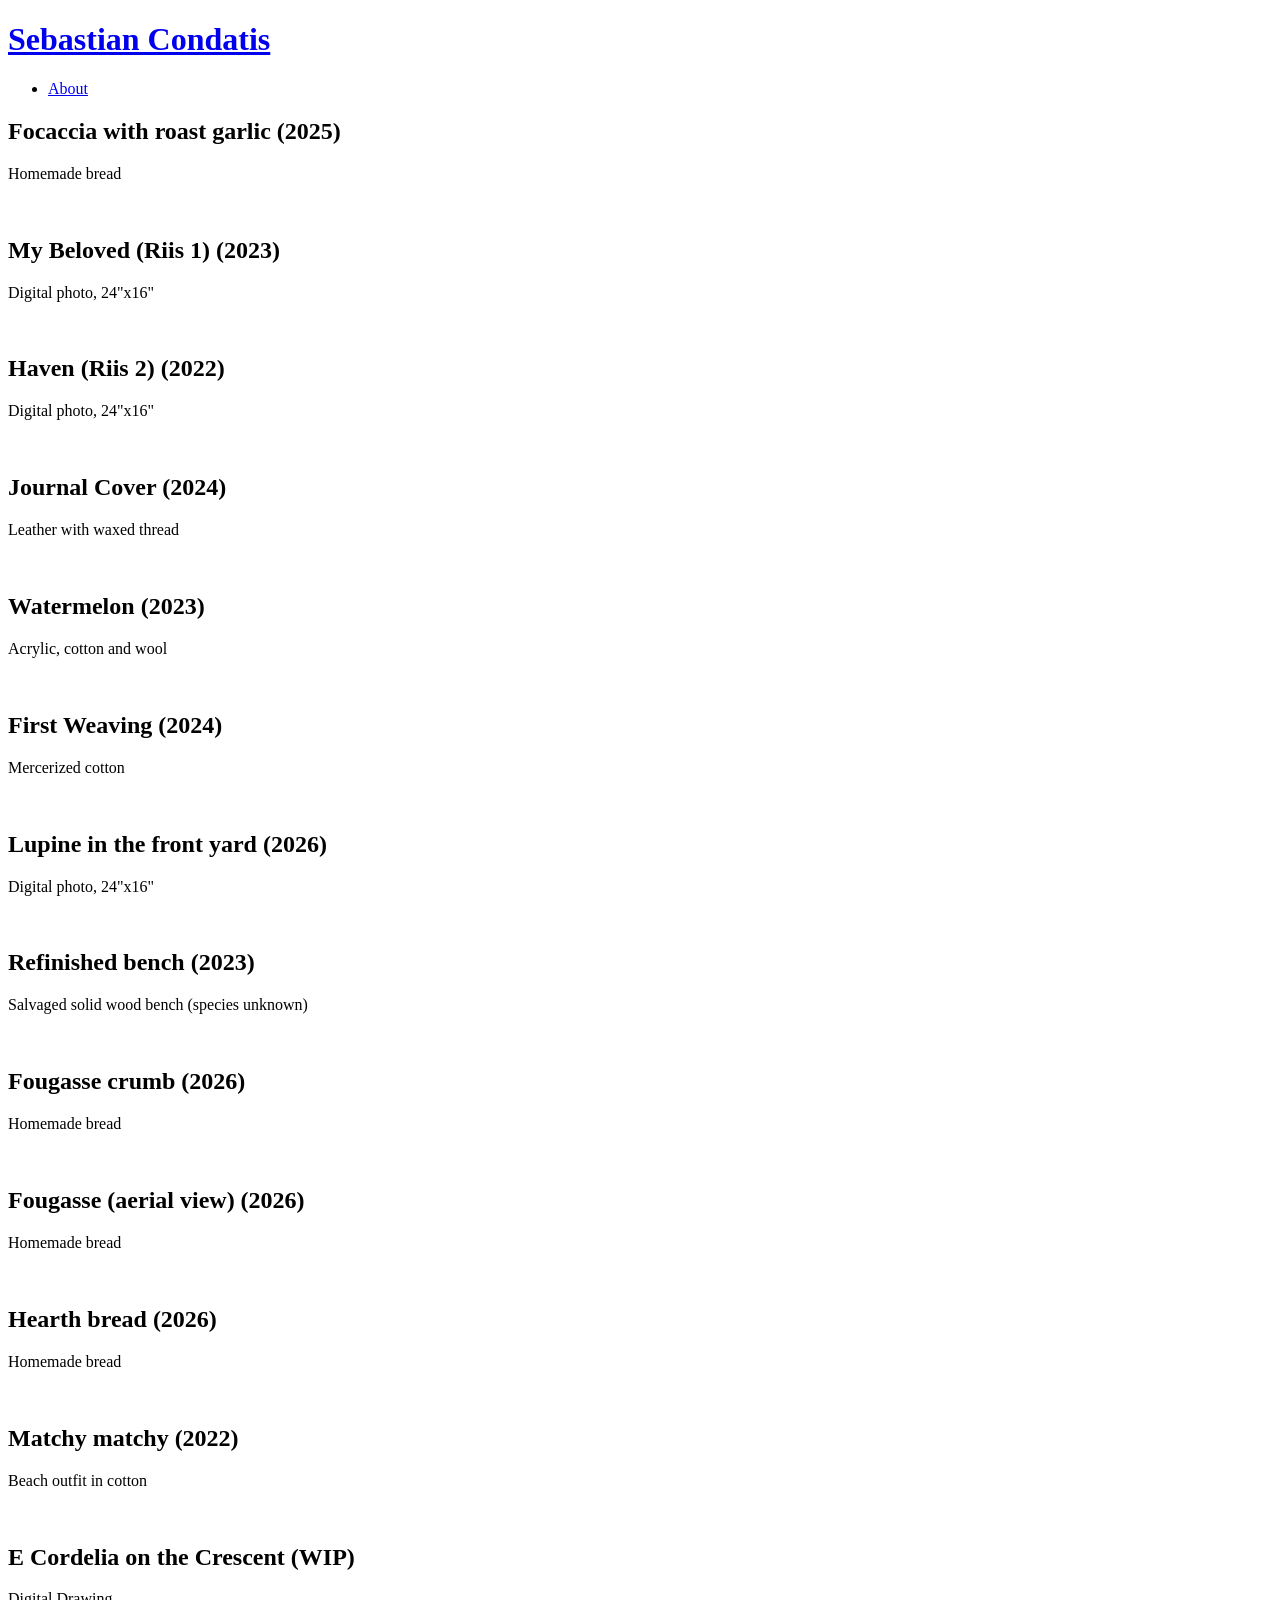
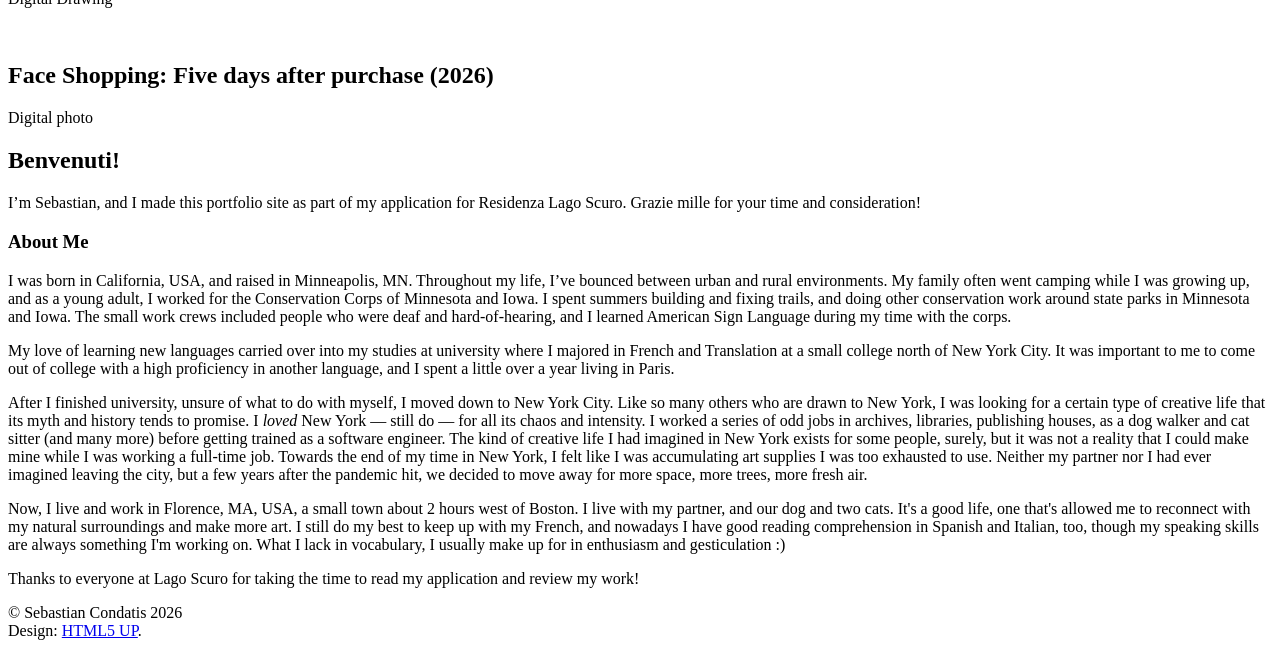
==== index.html @ 52908d4e "add index.html" ====
<!DOCTYPE HTML>
<!--
	Multiverse by HTML5 UP
	html5up.net | @ajlkn
	Free for personal and commercial use under the CCA 3.0 license (html5up.net/license)
-->
<html>
	<head>
		<title>Sebastian Condatis</title>
		<meta charset="utf-8" />
		<meta name="viewport" content="width=device-width, initial-scale=1, user-scalable=no" />
		<link rel="stylesheet" href="assets/css/main.css" />
		<link rel="preconnect" href="https://fonts.googleapis.com">
    <link rel="preconnect" href="https://fonts.gstatic.com" crossorigin>
    <link href="https://fonts.googleapis.com/css2?family=Petit+Formal+Script&display=swap" rel="stylesheet">
    <link href="https://fonts.googleapis.com/css2?family=Albert+Sans:ital,wght@0,100..900;1,100..900&family=Petit+Formal+Script&display=swap" rel="stylesheet">
		<noscript><link rel="stylesheet" href="assets/css/noscript.css" /></noscript>
	</head>
	<body class="is-preload">

		<!-- Wrapper -->
			<div id="wrapper">

				<!-- Header -->
					<header id="header">
						<h1><a href="index.html"><strong>Sebastian Condatis</strong></h1>
						<nav>
							<ul>
								<li><a href="#footer" class="icon solid fa-info-circle">About</a></li>
							</ul>
						</nav>
					</header>

				<!-- Main -->
					<div id="main">
					<article class="thumb">
							<a class="image" href="images/fulls/01.jpg" <img src="images/thumbs/01.jpg" alt="" /></a>
							<h2>Focaccia with roast garlic (2025)</h2>
							<p>Homemade bread</p>
						</article>
						<article class="thumb">
							<a class="image" href="images/fulls/02.jpg"><img src="images/thumbs/02.jpg" alt="" /></a>
							<h2>My Beloved (Riis 1) (2023)</h2>
							<p>Digital photo, 24"x16"</p>
						</article>
						<article class="thumb">
							<a class="image" href="images/fulls/03.jpg" data-position="top center"><img src="images/thumbs/03.jpg" alt="" /></a>
							<h2>Haven (Riis 2) (2022)</h2>
							<p>Digital photo, 24"x16"</p>
						</article>
						<article class="thumb">
							<a class="image" href="images/fulls/04.jpg"><img src="images/thumbs/04.jpg" alt="" /></a>
							<h2>Journal Cover (2024)</h2>
							<p>Leather with waxed thread</p>
						</article>
						<article class="thumb">
							<a class="image" href="images/fulls/05.jpg" data-position="top center"><img src="images/thumbs/05.jpg" alt="" /></a>
							<h2>Watermelon (2023)</h2>
							<p>Acrylic, cotton and wool</p>
						</article>
						<article class="thumb">
							<a class="image" href="images/fulls/06.jpg"><img src="images/thumbs/06.jpg" alt="" /></a>
							<h2>First Weaving (2024)</h2>
							<p>Mercerized cotton</p>
						</article>
						<article class="thumb">
							<a class="image" href="images/fulls/07.jpg"><img src="images/thumbs/07.jpg" alt="" /></a>
							<h2>Lupine in the front yard (2026)</h2>
							<p>Digital photo, 24"x16"</p>
						</article>
						<article class="thumb">
							<a class="image" href="images/fulls/08.jpg"><img src="images/thumbs/08.jpg" alt="" /></a>
							<h2>Refinished bench (2023)</h2>
							<p>Salvaged solid wood bench (species unknown)</p>
						</article>
						<article class="thumb">
							<a class="image" href="images/fulls/09.jpg"><img src="images/thumbs/09.jpg" alt="" /></a>
							<h2>Fougasse crumb (2026)</h2>
							<p>Homemade bread</p>
						</article>
						<article class="thumb">
							<a class="image" href="images/fulls/10.jpg"><img src="images/thumbs/10.jpg" alt="" /></a>
							<h2>Fougasse (aerial view) (2026)</h2>
							<p>Homemade bread</p>
						</article>
						<article class="thumb">
							<a class="image" href="images/fulls/11.jpg"><img src="images/thumbs/11.jpg" alt="" /></a>
							<h2>Hearth bread (2026)</h2>
							<p>Homemade bread</p>
						</article>
						<article class="thumb">
							<a class="image" href="images/fulls/12.jpg"><img src="images/thumbs/12.jpg" alt="" /></a>
							<h2>Matchy matchy (2022)</h2>
							<p>Beach outfit in cotton</p>
						</article>
						<article class="thumb">
							<a class="image" href="images/fulls/12.jpg"><img src="images/thumbs/12.jpg" alt="" /></a>
							<h2>E Cordelia on the Crescent (WIP)</h2>
							<p>Digital Drawing</p>
						</article>
						<article class="thumb">
							<a class="image" href="images/fulls/12.jpg"><img src="images/thumbs/12.jpg" alt="" /></a>
							<h2>Face Shopping: Five days after purchase (2026)</h2>
							<p>Digital photo</p>
						</article>
					</div>

				<!-- Footer -->
					<footer id="footer" class="panel">
						<div class="inner split">
								<section>
									<h2>Benvenuti!</h2>
									<p>I’m Sebastian, and I made this portfolio site as part of my application for Residenza Lago Scuro. Grazie mille for your time and consideration!</p>
									<h3>About Me</h3>
									<p>I was born in California, USA, and raised in Minneapolis, MN. Throughout my life, I’ve bounced between urban and rural environments. My family often went camping while I was growing up, and as a young adult, I worked for the Conservation Corps of Minnesota and Iowa. I spent summers building and fixing trails, and doing other conservation work around state parks in Minnesota and Iowa. The small work crews included people who were deaf and hard-of-hearing, and I learned American Sign Language during my time with the corps.</p>
									<p>My love of learning new languages carried over into my studies at university where I majored in French and Translation at a small college north of New York City. It was important to me to come out of college with a high proficiency in another language, and I spent a little over a year living in Paris.</p>
									<p>After I finished university, unsure of what to do with myself, I moved down to New York City. Like so many others who are drawn to New York, I was looking for a certain type of creative life that its myth and history tends to promise. I <i>loved</i> New York &mdash; still do &mdash; for all its chaos and intensity. I worked a series of odd jobs in archives, libraries, publishing houses, as a dog walker and cat sitter (and many more) before getting trained as a software engineer. The kind of creative life I had imagined in New York exists for some people, surely, but it was not a reality that I could make mine while I was working a full-time job. Towards the end of my time in New York, I felt like I was accumulating art supplies I was too exhausted to use. Neither my partner nor I had ever imagined leaving the city, but a few years after the pandemic hit, we decided to move away for more space, more trees, more fresh air.</p>
									<p>Now, I live and work in Florence, MA, USA, a small town about 2 hours west of Boston. I live with my partner, and our dog and two cats. It's a good life, one that's allowed me to reconnect with my natural surroundings and make more art. I still do my best to keep up with my French, and nowadays I have good reading comprehension in Spanish and Italian, too, though my speaking skills are always something I'm working on. What I lack in vocabulary, I usually make up for in enthusiasm and gesticulation :)</p>
									<p>Thanks to everyone at Lago Scuro for taking the time to read my application and review my work!</p>
								  <p class="copyright">
									&copy; Sebastian Condatis 2026<br>Design: <a href="http://html5up.net">HTML5 UP</a>.
								  </p>
								</section>
							</div>
						</div>
					</footer>

			</div>

		<!-- Scripts -->
			<script src="assets/js/jquery.min.js"></script>
			<script src="assets/js/jquery.poptrox.min.js"></script>
			<script src="assets/js/browser.min.js"></script>
			<script src="assets/js/breakpoints.min.js"></script>
			<script src="assets/js/util.js"></script>
			<script src="assets/js/main.js"></script>

	</body>
</html>
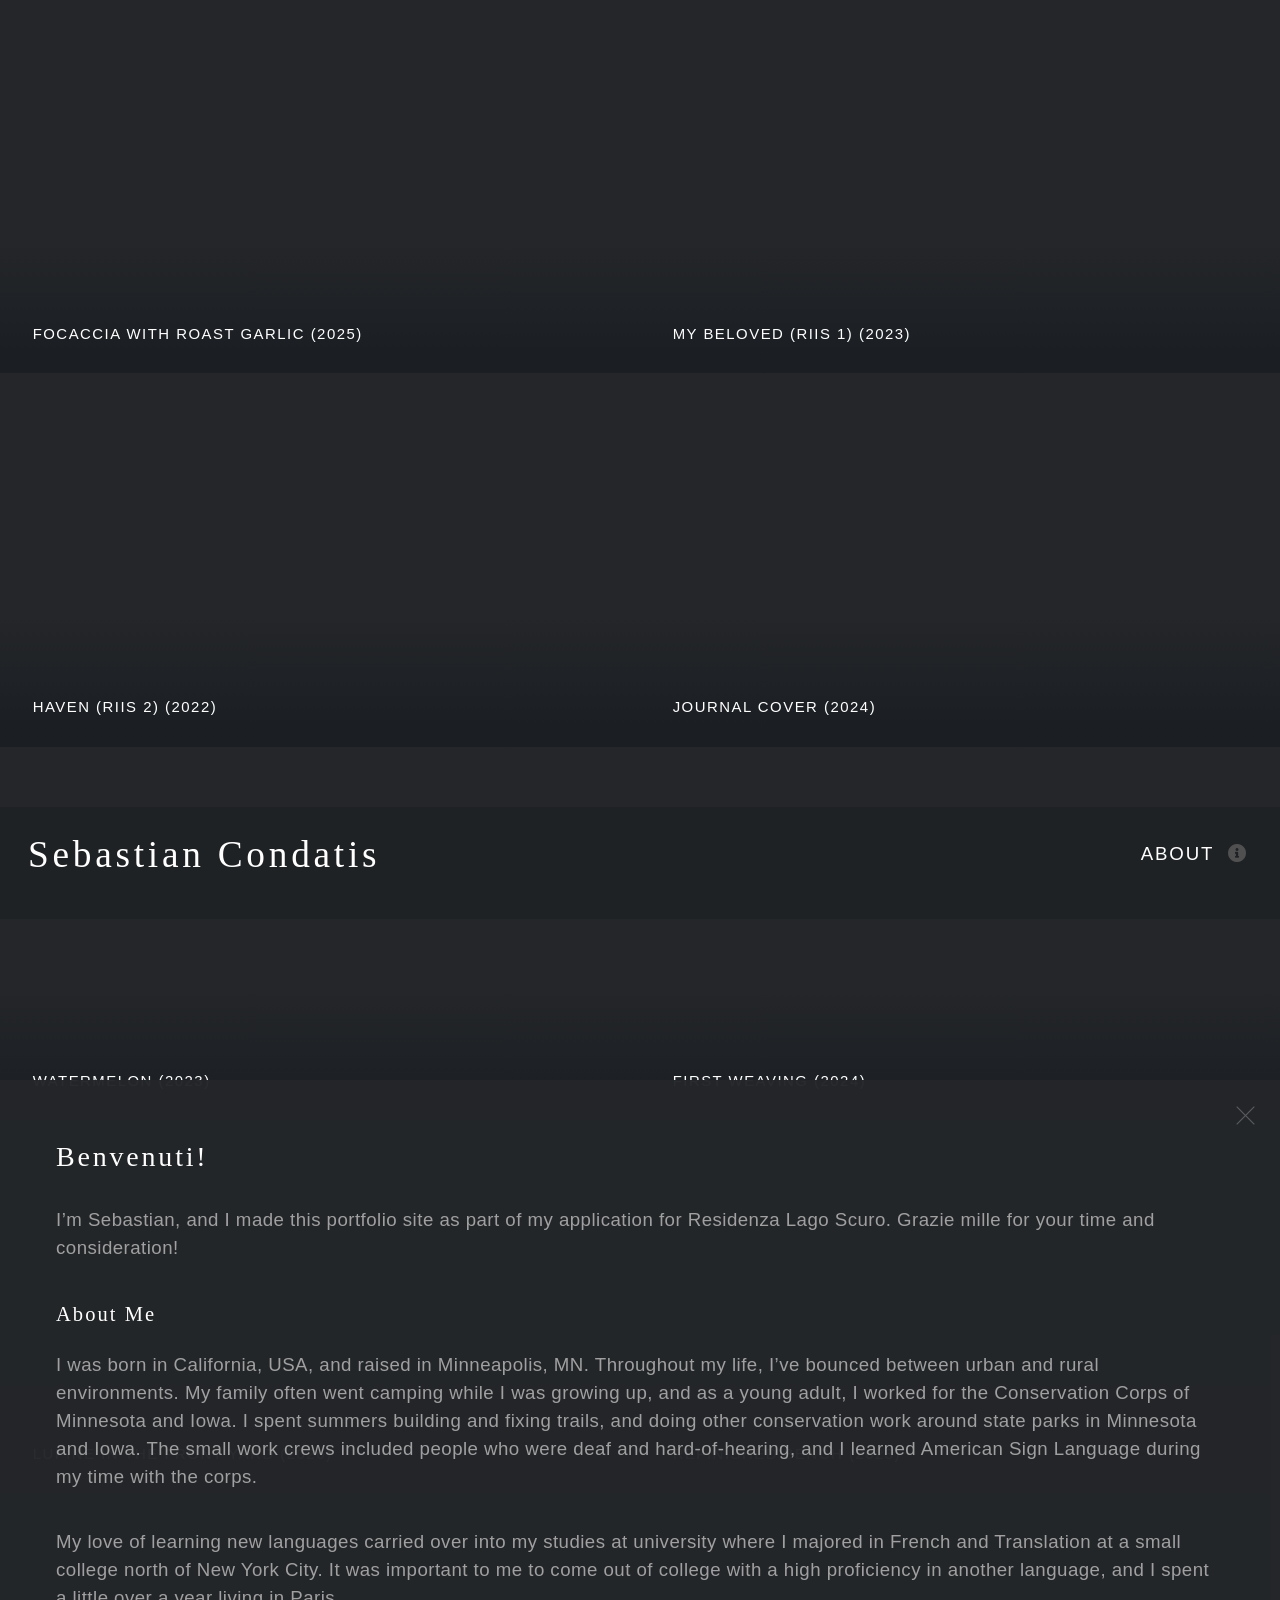
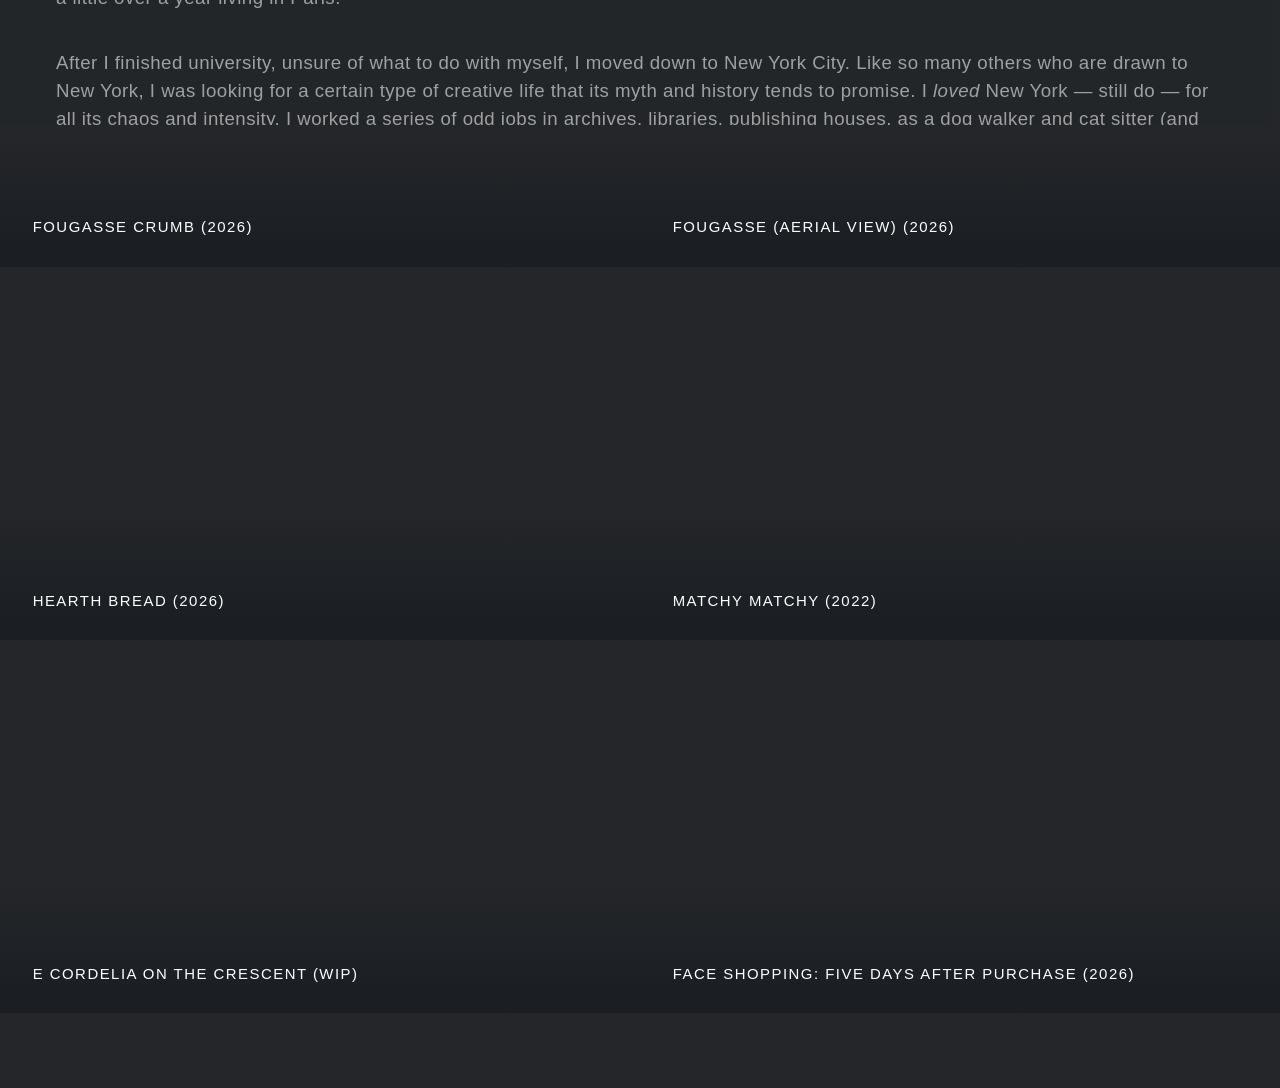
==== commit 64f6991f: "add email link to index.html" ====
--- a/index.html
+++ b/index.html
@@ -116,7 +116,7 @@
 									<p>My love of learning new languages carried over into my studies at university where I majored in French and Translation at a small college north of New York City. It was important to me to come out of college with a high proficiency in another language, and I spent a little over a year living in Paris.</p>
 									<p>After I finished university, unsure of what to do with myself, I moved down to New York City. Like so many others who are drawn to New York, I was looking for a certain type of creative life that its myth and history tends to promise. I <i>loved</i> New York &mdash; still do &mdash; for all its chaos and intensity. I worked a series of odd jobs in archives, libraries, publishing houses, as a dog walker and cat sitter (and many more) before getting trained as a software engineer. The kind of creative life I had imagined in New York exists for some people, surely, but it was not a reality that I could make mine while I was working a full-time job. Towards the end of my time in New York, I felt like I was accumulating art supplies I was too exhausted to use. Neither my partner nor I had ever imagined leaving the city, but a few years after the pandemic hit, we decided to move away for more space, more trees, more fresh air.</p>
 									<p>Now, I live and work in Florence, MA, USA, a small town about 2 hours west of Boston. I live with my partner, and our dog and two cats. It's a good life, one that's allowed me to reconnect with my natural surroundings and make more art. I still do my best to keep up with my French, and nowadays I have good reading comprehension in Spanish and Italian, too, though my speaking skills are always something I'm working on. What I lack in vocabulary, I usually make up for in enthusiasm and gesticulation :)</p>
-									<p>Thanks to everyone at Lago Scuro for taking the time to read my application and review my work!</p>
+									<p>Thanks to everyone at Lago Scuro for taking the time to read my application and review my work! Feel free to <a href="mailto:camera.absurda@proton.me">email me</a> if you have any further questions. Ciao!</p>
 								  <p class="copyright">
 									&copy; Sebastian Condatis 2026<br>Design: <a href="http://html5up.net">HTML5 UP</a>.
 								  </p>
--- a/assets/css/main.css
+++ b/assets/css/main.css
@@ -0,0 +1,2057 @@
+@import url(fontawesome-all.min.css);
+@import url("https://fonts.googleapis.com/css?family=Source+Sans+Pro:300,300italic,400,400italic");
+
+/*
+	Multiverse by HTML5 UP
+	html5up.net | @ajlkn
+	Free for personal and commercial use under the CCA 3.0 license (html5up.net/license)
+*/
+
+@-moz-keyframes spinner {
+	0% {
+		-moz-transform: rotate(0deg);
+		-webkit-transform: rotate(0deg);
+		-ms-transform: rotate(0deg);
+		transform: rotate(0deg);
+	}
+
+	100% {
+		-moz-transform: rotate(359deg);
+		-webkit-transform: rotate(359deg);
+		-ms-transform: rotate(359deg);
+		transform: rotate(359deg);
+	}
+}
+
+@-webkit-keyframes spinner {
+	0% {
+		-moz-transform: rotate(0deg);
+		-webkit-transform: rotate(0deg);
+		-ms-transform: rotate(0deg);
+		transform: rotate(0deg);
+	}
+
+	100% {
+		-moz-transform: rotate(359deg);
+		-webkit-transform: rotate(359deg);
+		-ms-transform: rotate(359deg);
+		transform: rotate(359deg);
+	}
+}
+
+@-ms-keyframes spinner {
+	0% {
+		-moz-transform: rotate(0deg);
+		-webkit-transform: rotate(0deg);
+		-ms-transform: rotate(0deg);
+		transform: rotate(0deg);
+	}
+
+	100% {
+		-moz-transform: rotate(359deg);
+		-webkit-transform: rotate(359deg);
+		-ms-transform: rotate(359deg);
+		transform: rotate(359deg);
+	}
+}
+
+@keyframes spinner {
+	0% {
+		-moz-transform: rotate(0deg);
+		-webkit-transform: rotate(0deg);
+		-ms-transform: rotate(0deg);
+		transform: rotate(0deg);
+	}
+
+	100% {
+		-moz-transform: rotate(359deg);
+		-webkit-transform: rotate(359deg);
+		-ms-transform: rotate(359deg);
+		transform: rotate(359deg);
+	}
+}
+
+html, body, div, span, applet, object,
+iframe, h1, h2, h3, h4, h5, h6, p, blockquote,
+pre, a, abbr, acronym, address, big, cite,
+code, del, dfn, em, img, ins, kbd, q, s, samp,
+small, strike, strong, sub, sup, tt, var, b,
+u, i, center, dl, dt, dd, ol, ul, li, fieldset,
+form, label, legend, table, caption, tbody,
+tfoot, thead, tr, th, td, article, aside,
+canvas, details, embed, figure, figcaption,
+footer, header, hgroup, menu, nav, output, ruby,
+section, summary, time, mark, audio, video {
+	margin: 0;
+	padding: 0;
+	border: 0;
+	font-size: 100%;
+	font: inherit;
+	vertical-align: baseline;}
+
+article, aside, details, figcaption, figure,
+footer, header, hgroup, menu, nav, section {
+	display: block;}
+
+body {
+	line-height: 1;
+}
+
+ol, ul {
+	list-style: none;
+}
+
+blockquote, q {
+	quotes: none;
+}
+
+	blockquote:before, blockquote:after, q:before, q:after {
+		content: '';
+		content: none;
+	}
+
+table {
+	border-collapse: collapse;
+	border-spacing: 0;
+}
+
+body {
+	-webkit-text-size-adjust: none;
+}
+
+mark {
+	background-color: transparent;
+	color: inherit;
+}
+
+input::-moz-focus-inner {
+	border: 0;
+	padding: 0;
+}
+
+input, select, textarea {
+	-moz-appearance: none;
+	-webkit-appearance: none;
+	-ms-appearance: none;
+	appearance: none;
+}
+
+/* Basic */
+
+	@-ms-viewport {
+		width: device-width;
+	}
+
+	body {
+		-ms-overflow-style: scrollbar;
+	}
+
+	@media screen and (max-width: 480px) {
+
+		html, body {
+			min-width: 320px;
+		}
+
+	}
+
+	html {
+		box-sizing: border-box;
+	}
+
+	*, *:before, *:after {
+		box-sizing: inherit;
+	}
+
+	body {
+		background: #242629;
+	}
+
+		body.is-preload *, body.is-preload *:before, body.is-preload *:after {
+			-moz-animation: none !important;
+			-webkit-animation: none !important;
+			-ms-animation: none !important;
+			animation: none !important;
+			-moz-transition: none !important;
+			-webkit-transition: none !important;
+			-ms-transition: none !important;
+			transition: none !important;
+		}
+
+		body.is-resizing *, body.is-resizing *:before, body.is-resizing *:after {
+			-moz-animation: none !important;
+			-webkit-animation: none !important;
+			-ms-animation: none !important;
+			animation: none !important;
+			-moz-transition: none !important;
+			-webkit-transition: none !important;
+			-ms-transition: none !important;
+			transition: none !important;
+		}
+
+/* Type */
+
+	body, input, select, textarea {
+		color: #a0a0a1;
+		font-family: "Albert Sans", Helvetica, sans-serif;
+		font-size: 16pt;
+		font-weight: 300;
+		letter-spacing: 0.025em;
+		line-height: 1.5;
+	}
+
+		@media screen and (max-width: 1680px) {
+
+			body, input, select, textarea {
+				font-size: 14pt;
+			}
+
+		}
+
+	a {
+		-moz-transition: color 0.2s ease-in-out, border-bottom-color 0.2s ease-in-out;
+		-webkit-transition: color 0.2s ease-in-out, border-bottom-color 0.2s ease-in-out;
+		-ms-transition: color 0.2s ease-in-out, border-bottom-color 0.2s ease-in-out;
+		transition: color 0.2s ease-in-out, border-bottom-color 0.2s ease-in-out;
+		border-bottom: dotted 1px;
+		color: #34a58e;
+		text-decoration: none;
+	}
+
+		a:hover {
+			border-bottom-color: transparent;
+			color: #34a58e !important;
+		}
+
+	strong, b {
+		color: #ffffff;
+		font-weight: 300;
+	}
+
+	em, i {
+		font-style: italic;
+	}
+
+	p {
+		margin: 0 0 2em 0;
+	}
+
+	h1, h2, h3, h4, h5, h6 {
+		color: #ffffff;
+		font-weight: 400;
+		letter-spacing: 0.1em;
+		line-height: 1.5;
+		margin: 0 0 1em 0;
+		font-family: "Petit Formal Script", cursive;
+    font-style: normal;
+	}
+
+		h1 a, h2 a, h3 a, h4 a, h5 a, h6 a {
+			color: inherit;
+			text-decoration: none;
+		}
+
+	h1 {
+		font-size: 2em;
+	}
+
+	h2 {
+		font-size: 1.5em;
+	}
+
+	h3 {
+		font-size: 1.1em;
+	}
+
+	h4 {
+		font-size: 1em;
+	}
+
+	h5 {
+		font-size: 0.9em;
+	}
+
+	h6 {
+		font-size: 0.7em;
+	}
+
+	@media screen and (max-width: 736px) {
+
+		h2 {
+			font-size: 1em;
+		}
+
+		h3 {
+			font-size: 0.9em;
+		}
+
+		h4 {
+			font-size: 0.8em;
+		}
+
+		h5 {
+			font-size: 0.7em;
+		}
+
+		h6 {
+			font-size: 0.7em;
+		}
+
+	}
+
+	sub {
+		font-size: 0.8em;
+		position: relative;
+		top: 0.5em;
+	}
+
+	sup {
+		font-size: 0.8em;
+		position: relative;
+		top: -0.5em;
+	}
+
+	blockquote {
+		border-left: 4px #36383c;
+		font-style: italic;
+		margin: 0 0 2em 0;
+		padding: 0.5em 0 0.5em 2em;
+	}
+
+	code {
+		background: #34363b;
+		border: solid 1px #36383c;
+		font-family: "Courier New", monospace;
+		font-size: 0.9em;
+		margin: 0 0.25em;
+		padding: 0.25em 0.65em;
+	}
+
+	pre {
+		-webkit-overflow-scrolling: touch;
+		font-family: "Courier New", monospace;
+		font-size: 0.9em;
+		margin: 0 0 2em 0;
+	}
+
+		pre code {
+			display: block;
+			line-height: 1.75;
+			padding: 1em 1.5em;
+			overflow-x: auto;
+		}
+
+	hr {
+		border: 0;
+		border-bottom: solid 1px #36383c;
+		margin: 2em 0;
+	}
+
+		hr.major {
+			margin: 3em 0;
+		}
+
+	.align-left {
+		text-align: left;
+	}
+
+	.align-center {
+		text-align: center;
+	}
+
+	.align-right {
+		text-align: right;
+	}
+
+/* Button */
+
+	input[type="submit"],
+	input[type="reset"],
+	input[type="button"],
+	button,
+	.button {
+		-moz-appearance: none;
+		-webkit-appearance: none;
+		-ms-appearance: none;
+		appearance: none;
+		-moz-transition: background-color 0.2s ease-in-out, box-shadow 0.2s ease-in-out, color 0.2s ease-in-out;
+		-webkit-transition: background-color 0.2s ease-in-out, box-shadow 0.2s ease-in-out, color 0.2s ease-in-out;
+		-ms-transition: background-color 0.2s ease-in-out, box-shadow 0.2s ease-in-out, color 0.2s ease-in-out;
+		transition: background-color 0.2s ease-in-out, box-shadow 0.2s ease-in-out, color 0.2s ease-in-out;
+		background-color: transparent;
+		border: 0;
+		border-radius: 0;
+		box-shadow: inset 0 0 0 2px #36383c;
+		color: #ffffff !important;
+		cursor: pointer;
+		display: inline-block;
+		font-size: 0.9em;
+		font-weight: 300;
+		height: 3.05556em;
+		letter-spacing: 0.1em;
+		line-height: 3.05556em;
+		padding: 0 2.5em;
+		text-align: center;
+		text-decoration: none;
+		text-transform: uppercase;
+		white-space: nowrap;
+	}
+
+		input[type="submit"]:hover,
+		input[type="reset"]:hover,
+		input[type="button"]:hover,
+		button:hover,
+		.button:hover {
+			box-shadow: inset 0 0 0 2px #34a58e;
+			color: #34a58e !important;
+		}
+
+			input[type="submit"]:hover:active,
+			input[type="reset"]:hover:active,
+			input[type="button"]:hover:active,
+			button:hover:active,
+			.button:hover:active {
+				background-color: rgba(52, 165, 142, 0.15);
+				color: #34a58e !important;
+			}
+
+		input[type="submit"].icon,
+		input[type="reset"].icon,
+		input[type="button"].icon,
+		button.icon,
+		.button.icon {
+			padding-left: 1.35em;
+		}
+
+			input[type="submit"].icon:before,
+			input[type="reset"].icon:before,
+			input[type="button"].icon:before,
+			button.icon:before,
+			.button.icon:before {
+				margin-right: 0.5em;
+			}
+
+		input[type="submit"].fit,
+		input[type="reset"].fit,
+		input[type="button"].fit,
+		button.fit,
+		.button.fit {
+			width: 100%;
+		}
+
+		input[type="submit"].small,
+		input[type="reset"].small,
+		input[type="button"].small,
+		button.small,
+		.button.small {
+			font-size: 0.8em;
+		}
+
+		input[type="submit"].large,
+		input[type="reset"].large,
+		input[type="button"].large,
+		button.large,
+		.button.large {
+			font-size: 1.35em;
+		}
+
+		input[type="submit"].primary,
+		input[type="reset"].primary,
+		input[type="button"].primary,
+		button.primary,
+		.button.primary {
+			background-color: #34a58e;
+			box-shadow: none;
+		}
+
+			input[type="submit"].primary:hover,
+			input[type="reset"].primary:hover,
+			input[type="button"].primary:hover,
+			button.primary:hover,
+			.button.primary:hover {
+				background-color: #47c5ab;
+				color: #ffffff !important;
+			}
+
+				input[type="submit"].primary:hover:active,
+				input[type="reset"].primary:hover:active,
+				input[type="button"].primary:hover:active,
+				button.primary:hover:active,
+				.button.primary:hover:active {
+					background-color: #287e6d;
+				}
+
+		input[type="submit"].disabled, input[type="submit"]:disabled,
+		input[type="reset"].disabled,
+		input[type="reset"]:disabled,
+		input[type="button"].disabled,
+		input[type="button"]:disabled,
+		button.disabled,
+		button:disabled,
+		.button.disabled,
+		.button:disabled {
+			pointer-events: none;
+			opacity: 0.35;
+		}
+
+/* Form */
+
+	form {
+		margin: 0 0 2em 0;
+	}
+
+		form > :last-child {
+			margin-bottom: 0;
+		}
+
+		form > .fields {
+			display: -moz-flex;
+			display: -webkit-flex;
+			display: -ms-flex;
+			display: flex;
+			-moz-flex-wrap: wrap;
+			-webkit-flex-wrap: wrap;
+			-ms-flex-wrap: wrap;
+			flex-wrap: wrap;
+			width: calc(100% + 3em);
+			margin: -1.5em 0 2em -1.5em;
+		}
+
+			form > .fields > .field {
+				-moz-flex-grow: 0;
+				-webkit-flex-grow: 0;
+				-ms-flex-grow: 0;
+				flex-grow: 0;
+				-moz-flex-shrink: 0;
+				-webkit-flex-shrink: 0;
+				-ms-flex-shrink: 0;
+				flex-shrink: 0;
+				padding: 1.5em 0 0 1.5em;
+				width: calc(100% - 1.5em);
+			}
+
+				form > .fields > .field.half {
+					width: calc(50% - 0.75em);
+				}
+
+				form > .fields > .field.third {
+					width: calc(100%/3 - 0.5em);
+				}
+
+				form > .fields > .field.quarter {
+					width: calc(25% - 0.375em);
+				}
+
+		@media screen and (max-width: 736px) {
+
+			form > .fields {
+				width: calc(100% + 3em);
+				margin: -1.5em 0 2em -1.5em;
+			}
+
+				form > .fields > .field {
+					padding: 1.5em 0 0 1.5em;
+					width: calc(100% - 1.5em);
+				}
+
+					form > .fields > .field.half {
+						width: calc(100% - 1.5em);
+					}
+
+					form > .fields > .field.third {
+						width: calc(100% - 1.5em);
+					}
+
+					form > .fields > .field.quarter {
+						width: calc(100% - 1.5em);
+					}
+
+		}
+
+	label {
+		color: #ffffff;
+		display: block;
+		font-size: 0.9em;
+		font-weight: 300;
+		margin: 0 0 1em 0;
+	}
+
+	input[type="text"],
+	input[type="password"],
+	input[type="email"],
+	input[type="tel"],
+	input[type="search"],
+	input[type="url"],
+	select,
+	textarea {
+		-moz-appearance: none;
+		-webkit-appearance: none;
+		-ms-appearance: none;
+		appearance: none;
+		background: #34363b;
+		border: 0;
+		border-radius: 0;
+		color: #a0a0a1;
+		display: block;
+		outline: 0;
+		padding: 0 1em;
+		text-decoration: none;
+		width: 100%;
+	}
+
+		input[type="text"]:invalid,
+		input[type="password"]:invalid,
+		input[type="email"]:invalid,
+		input[type="tel"]:invalid,
+		input[type="search"]:invalid,
+		input[type="url"]:invalid,
+		select:invalid,
+		textarea:invalid {
+			box-shadow: none;
+		}
+
+		input[type="text"]:focus,
+		input[type="password"]:focus,
+		input[type="email"]:focus,
+		input[type="tel"]:focus,
+		input[type="search"]:focus,
+		input[type="url"]:focus,
+		select:focus,
+		textarea:focus {
+			box-shadow: inset 0 0 0 2px #34a58e;
+		}
+
+	select {
+		background-image: url("data:image/svg+xml;charset=utf8,%3Csvg xmlns='http://www.w3.org/2000/svg' width='40' height='40' preserveAspectRatio='none' viewBox='0 0 40 40'%3E%3Cpath d='M9.4,12.3l10.4,10.4l10.4-10.4c0.2-0.2,0.5-0.4,0.9-0.4c0.3,0,0.6,0.1,0.9,0.4l3.3,3.3c0.2,0.2,0.4,0.5,0.4,0.9 c0,0.4-0.1,0.6-0.4,0.9L20.7,31.9c-0.2,0.2-0.5,0.4-0.9,0.4c-0.3,0-0.6-0.1-0.9-0.4L4.3,17.3c-0.2-0.2-0.4-0.5-0.4-0.9 c0-0.4,0.1-0.6,0.4-0.9l3.3-3.3c0.2-0.2,0.5-0.4,0.9-0.4S9.1,12.1,9.4,12.3z' fill='%2336383c' /%3E%3C/svg%3E");
+		background-size: 1.25rem;
+		background-repeat: no-repeat;
+		background-position: calc(100% - 1rem) center;
+		height: 2.75em;
+		padding-right: 2.75em;
+		text-overflow: ellipsis;
+	}
+
+		select option {
+			color: #ffffff;
+			background: #242629;
+		}
+
+		select:focus::-ms-value {
+			background-color: transparent;
+		}
+
+		select::-ms-expand {
+			display: none;
+		}
+
+	input[type="text"],
+	input[type="password"],
+	input[type="email"],
+	input[type="tel"],
+	input[type="search"],
+	input[type="url"],
+	select {
+		height: 2.75em;
+	}
+
+	textarea {
+		padding: 0.75em 1em;
+	}
+
+	input[type="checkbox"],
+	input[type="radio"] {
+		-moz-appearance: none;
+		-webkit-appearance: none;
+		-ms-appearance: none;
+		appearance: none;
+		display: block;
+		float: left;
+		margin-right: -2em;
+		opacity: 0;
+		width: 1em;
+		z-index: -1;
+	}
+
+		input[type="checkbox"] + label,
+		input[type="radio"] + label {
+			text-decoration: none;
+			color: #a0a0a1;
+			cursor: pointer;
+			display: inline-block;
+			font-size: 1em;
+			font-weight: 300;
+			padding-left: 2.4em;
+			padding-right: 0.75em;
+			position: relative;
+		}
+
+			input[type="checkbox"] + label:before,
+			input[type="radio"] + label:before {
+				-moz-osx-font-smoothing: grayscale;
+				-webkit-font-smoothing: antialiased;
+				display: inline-block;
+				font-style: normal;
+				font-variant: normal;
+				text-rendering: auto;
+				line-height: 1;
+				text-transform: none !important;
+				font-family: 'Font Awesome 5 Free';
+				font-weight: 900;
+			}
+
+			input[type="checkbox"] + label:before,
+			input[type="radio"] + label:before {
+				background: #34363b;
+				content: '';
+				display: inline-block;
+				font-size: 0.8em;
+				height: 2.0625em;
+				left: 0;
+				line-height: 2.0625em;
+				position: absolute;
+				text-align: center;
+				top: 0;
+				width: 2.0625em;
+			}
+
+		input[type="checkbox"]:checked + label:before,
+		input[type="radio"]:checked + label:before {
+			background: #34a58e;
+			border-color: #34a58e;
+			color: #ffffff;
+			content: '\f00c';
+		}
+
+		input[type="checkbox"]:focus + label:before,
+		input[type="radio"]:focus + label:before {
+			box-shadow: 0 0 0 2px #34a58e;
+		}
+
+	input[type="radio"] + label:before {
+		border-radius: 100%;
+	}
+
+	::-webkit-input-placeholder {
+		color: #707071 !important;
+		opacity: 1.0;
+	}
+
+	:-moz-placeholder {
+		color: #707071 !important;
+		opacity: 1.0;
+	}
+
+	::-moz-placeholder {
+		color: #707071 !important;
+		opacity: 1.0;
+	}
+
+	:-ms-input-placeholder {
+		color: #707071 !important;
+		opacity: 1.0;
+	}
+
+/* Icon */
+
+	.icon {
+		text-decoration: none;
+		border-bottom: none;
+		position: relative;
+	}
+
+		.icon:before {
+			-moz-osx-font-smoothing: grayscale;
+			-webkit-font-smoothing: antialiased;
+			display: inline-block;
+			font-style: normal;
+			font-variant: normal;
+			text-rendering: auto;
+			line-height: 1;
+			text-transform: none !important;
+			font-family: 'Font Awesome 5 Free';
+			font-weight: 400;
+		}
+
+		.icon > .label {
+			display: none;
+		}
+
+		.icon:before {
+			line-height: inherit;
+		}
+
+		.icon.solid:before {
+			font-weight: 900;
+		}
+
+		.icon.brands:before {
+			font-family: 'Font Awesome 5 Brands';
+		}
+
+/* List */
+
+	ol {
+		list-style: decimal;
+		margin: 0 0 2em 0;
+		padding-left: 1.25em;
+	}
+
+		ol li {
+			padding-left: 0.25em;
+		}
+
+	ul {
+		list-style: disc;
+		margin: 0 0 2em 0;
+		padding-left: 1em;
+	}
+
+		ul li {
+			padding-left: 0.5em;
+		}
+
+		ul.alt {
+			list-style: none;
+			padding-left: 0;
+		}
+
+			ul.alt li {
+				border-top: solid 1px #36383c;
+				padding: 0.5em 0;
+			}
+
+				ul.alt li:first-child {
+					border-top: 0;
+					padding-top: 0;
+				}
+
+	dl {
+		margin: 0 0 2em 0;
+	}
+
+		dl dt {
+			display: block;
+			font-weight: 300;
+			margin: 0 0 1em 0;
+		}
+
+		dl dd {
+			margin-left: 2em;
+		}
+
+/* Actions */
+
+	ul.actions {
+		display: -moz-flex;
+		display: -webkit-flex;
+		display: -ms-flex;
+		display: flex;
+		cursor: default;
+		list-style: none;
+		margin-left: -1em;
+		padding-left: 0;
+	}
+
+		ul.actions li {
+			padding: 0 0 0 1em;
+			vertical-align: middle;
+		}
+
+		ul.actions.special {
+			-moz-justify-content: center;
+			-webkit-justify-content: center;
+			-ms-justify-content: center;
+			justify-content: center;
+			width: 100%;
+			margin-left: 0;
+		}
+
+			ul.actions.special li:first-child {
+				padding-left: 0;
+			}
+
+		ul.actions.stacked {
+			-moz-flex-direction: column;
+			-webkit-flex-direction: column;
+			-ms-flex-direction: column;
+			flex-direction: column;
+			margin-left: 0;
+		}
+
+			ul.actions.stacked li {
+				padding: 1.3em 0 0 0;
+			}
+
+				ul.actions.stacked li:first-child {
+					padding-top: 0;
+				}
+
+		ul.actions.fit {
+			width: calc(100% + 1em);
+		}
+
+			ul.actions.fit li {
+				-moz-flex-grow: 1;
+				-webkit-flex-grow: 1;
+				-ms-flex-grow: 1;
+				flex-grow: 1;
+				-moz-flex-shrink: 1;
+				-webkit-flex-shrink: 1;
+				-ms-flex-shrink: 1;
+				flex-shrink: 1;
+				width: 100%;
+			}
+
+				ul.actions.fit li > * {
+					width: 100%;
+				}
+
+			ul.actions.fit.stacked {
+				width: 100%;
+			}
+
+		@media screen and (max-width: 480px) {
+
+			ul.actions:not(.fixed) {
+				-moz-flex-direction: column;
+				-webkit-flex-direction: column;
+				-ms-flex-direction: column;
+				flex-direction: column;
+				margin-left: 0;
+				width: 100% !important;
+			}
+
+				ul.actions:not(.fixed) li {
+					-moz-flex-grow: 1;
+					-webkit-flex-grow: 1;
+					-ms-flex-grow: 1;
+					flex-grow: 1;
+					-moz-flex-shrink: 1;
+					-webkit-flex-shrink: 1;
+					-ms-flex-shrink: 1;
+					flex-shrink: 1;
+					padding: 1em 0 0 0;
+					text-align: center;
+					width: 100%;
+				}
+
+					ul.actions:not(.fixed) li > * {
+						width: 100%;
+					}
+
+					ul.actions:not(.fixed) li:first-child {
+						padding-top: 0;
+					}
+
+					ul.actions:not(.fixed) li input[type="submit"],
+					ul.actions:not(.fixed) li input[type="reset"],
+					ul.actions:not(.fixed) li input[type="button"],
+					ul.actions:not(.fixed) li button,
+					ul.actions:not(.fixed) li .button {
+						width: 100%;
+					}
+
+						ul.actions:not(.fixed) li input[type="submit"].icon:before,
+						ul.actions:not(.fixed) li input[type="reset"].icon:before,
+						ul.actions:not(.fixed) li input[type="button"].icon:before,
+						ul.actions:not(.fixed) li button.icon:before,
+						ul.actions:not(.fixed) li .button.icon:before {
+							margin-left: -0.5rem;
+						}
+
+		}
+
+/* Icons */
+
+	ul.icons {
+		cursor: default;
+		list-style: none;
+		padding-left: 0;
+	}
+
+		ul.icons li {
+			display: inline-block;
+			padding: 0 1em 0 0;
+		}
+
+			ul.icons li:last-child {
+				padding-right: 0;
+			}
+
+			ul.icons li .icon {
+				color: #505051;
+			}
+
+				ul.icons li .icon:before {
+					font-size: 1.5em;
+				}
+
+/* Table */
+
+	.table-wrapper {
+		-webkit-overflow-scrolling: touch;
+		overflow-x: auto;
+	}
+
+	table {
+		margin: 0 0 2em 0;
+		width: 100%;
+	}
+
+		table tbody tr {
+			border: solid 1px #36383c;
+			border-left: 0;
+			border-right: 0;
+		}
+
+			table tbody tr:nth-child(2n + 1) {
+				background-color: #34363b;
+			}
+
+		table td {
+			padding: 0.75em 0.75em;
+		}
+
+		table th {
+			color: #ffffff;
+			font-size: 0.9em;
+			font-weight: 300;
+			padding: 0 0.75em 0.75em 0.75em;
+			text-align: left;
+		}
+
+		table thead {
+			border-bottom: solid 2px #36383c;
+		}
+
+		table tfoot {
+			border-top: solid 2px #36383c;
+		}
+
+		table.alt {
+			border-collapse: separate;
+		}
+
+			table.alt tbody tr td {
+				border: solid 1px #36383c;
+				border-left-width: 0;
+				border-top-width: 0;
+			}
+
+				table.alt tbody tr td:first-child {
+					border-left-width: 1px;
+				}
+
+			table.alt tbody tr:first-child td {
+				border-top-width: 1px;
+			}
+
+			table.alt thead {
+				border-bottom: 0;
+			}
+
+			table.alt tfoot {
+				border-top: 0;
+			}
+
+/* Panel */
+
+	.panel {
+		padding: 4em 4em 2em 4em ;
+		-moz-transform: translateY(100vh);
+		-webkit-transform: translateY(100vh);
+		-ms-transform: translateY(100vh);
+		transform: translateY(100vh);
+		-moz-transition: -moz-transform 0.5s ease;
+		-webkit-transition: -webkit-transform 0.5s ease;
+		-ms-transition: -ms-transform 0.5s ease;
+		transition: transform 0.5s ease;
+		-webkit-overflow-scrolling: touch;
+		background: rgba(36, 38, 41, 0.975);
+		bottom: 4em;
+		left: 0;
+		max-height: calc(80vh - 4em);
+		overflow-y: auto;
+		position: fixed;
+		width: 100%;
+		z-index: 10001;
+	}
+
+		.panel.active {
+			-moz-transform: translateY(1px);
+			-webkit-transform: translateY(1px);
+			-ms-transform: translateY(1px);
+			transform: translateY(1px);
+		}
+
+		.panel > .inner {
+			margin: 0 auto;
+			max-width: 100%;
+			width: 75em;
+		}
+
+			.panel > .inner.split {
+				display: -moz-flex;
+				display: -webkit-flex;
+				display: -ms-flex;
+				display: flex;
+			}
+
+				.panel > .inner.split > div {
+					margin-left: 4em;
+					width: 50%;
+				}
+
+				.panel > .inner.split > :first-child {
+					margin-left: 0;
+				}
+
+		.panel > .closer {
+			-moz-transition: opacity 0.2s ease-in-out;
+			-webkit-transition: opacity 0.2s ease-in-out;
+			-ms-transition: opacity 0.2s ease-in-out;
+			transition: opacity 0.2s ease-in-out;
+			background-image: url("images/close.svg");
+			background-position: center;
+			background-repeat: no-repeat;
+			background-size: 3em;
+			cursor: pointer;
+			height: 5em;
+			opacity: 0.25;
+			position: absolute;
+			right: 0;
+			top: 0;
+			width: 5em;
+			z-index: 2;
+		}
+
+			.panel > .closer:hover {
+				opacity: 1.0;
+			}
+
+		@media screen and (max-width: 1280px) {
+
+			.panel {
+				padding: 3em 3em 1em 3em ;
+			}
+
+				.panel > .inner.split > div {
+					margin-left: 3em;
+				}
+
+				.panel > .closer {
+					background-size: 2.5em;
+					background-position: 75% 25%;
+				}
+
+		}
+
+		@media screen and (max-width: 980px) {
+
+			.panel > .inner.split {
+				-moz-flex-direction: column;
+				-webkit-flex-direction: column;
+				-ms-flex-direction: column;
+				flex-direction: column;
+			}
+
+				.panel > .inner.split > div {
+					margin-left: 0;
+					width: 100%;
+				}
+
+		}
+
+		@media screen and (max-width: 736px) {
+
+			.panel {
+				-moz-transform: translateY(-100vh);
+				-webkit-transform: translateY(-100vh);
+				-ms-transform: translateY(-100vh);
+				transform: translateY(-100vh);
+				padding: 4em 2em 2em 2em ;
+				bottom: auto;
+				top: calc(4em - 1px);
+			}
+
+				.panel.active {
+					-moz-transform: translateY(0);
+					-webkit-transform: translateY(0);
+					-ms-transform: translateY(0);
+					transform: translateY(0);
+				}
+
+		}
+
+/* Poptrox Popup */
+
+	.poptrox-overlay {
+		-webkit-tap-highlight-color: rgba(255, 255, 255, 0);
+	}
+
+	.poptrox-popup {
+		background: rgba(31, 34, 36, 0.925);
+		box-shadow: 0 1em 3em 0.5em rgba(0, 0, 0, 0.25);
+		cursor: default;
+	}
+
+		.poptrox-popup:before {
+			-moz-transition: opacity 0.2s ease-in-out;
+			-webkit-transition: opacity 0.2s ease-in-out;
+			-ms-transition: opacity 0.2s ease-in-out;
+			transition: opacity 0.2s ease-in-out;
+			background-image: -moz-linear-gradient(to left, rgba(31,34,36,0.35), rgba(31,34,36,0) 10em, rgba(31,34,36,0)), -moz-linear-gradient(to right, rgba(31,34,36,0.35), rgba(31,34,36,0) 10em, rgba(31,34,36,0));
+			background-image: -webkit-linear-gradient(to left, rgba(31,34,36,0.35), rgba(31,34,36,0) 10em, rgba(31,34,36,0)), -webkit-linear-gradient(to right, rgba(31,34,36,0.35), rgba(31,34,36,0) 10em, rgba(31,34,36,0));
+			background-image: -ms-linear-gradient(to left, rgba(31,34,36,0.35), rgba(31,34,36,0) 10em, rgba(31,34,36,0)), -ms-linear-gradient(to right, rgba(31,34,36,0.35), rgba(31,34,36,0) 10em, rgba(31,34,36,0));
+			background-image: linear-gradient(to left, rgba(31,34,36,0.35), rgba(31,34,36,0) 10em, rgba(31,34,36,0)), linear-gradient(to right, rgba(31,34,36,0.35), rgba(31,34,36,0) 10em, rgba(31,34,36,0));
+			content: '';
+			display: block;
+			height: 100%;
+			left: 0;
+			position: absolute;
+			top: 0;
+			width: 100%;
+			z-index: 1;
+			opacity: 1;
+		}
+
+		.poptrox-popup .closer {
+			-moz-transition: opacity 0.2s ease-in-out;
+			-webkit-transition: opacity 0.2s ease-in-out;
+			-ms-transition: opacity 0.2s ease-in-out;
+			transition: opacity 0.2s ease-in-out;
+			background-image: url("images/close.svg");
+			background-position: center;
+			background-repeat: no-repeat;
+			background-size: 3em;
+			height: 5em;
+			opacity: 0;
+			position: absolute;
+			right: 0;
+			top: 0;
+			width: 5em;
+			z-index: 2;
+		}
+
+		.poptrox-popup .nav-previous,
+		.poptrox-popup .nav-next {
+			-moz-transition: opacity 0.2s ease-in-out;
+			-webkit-transition: opacity 0.2s ease-in-out;
+			-ms-transition: opacity 0.2s ease-in-out;
+			transition: opacity 0.2s ease-in-out;
+			background-image: url("images/arrow.svg");
+			background-position: center;
+			background-repeat: no-repeat;
+			background-size: 5em;
+			cursor: pointer;
+			height: 8em;
+			margin-top: -4em;
+			opacity: 0;
+			position: absolute;
+			top: 50%;
+			width: 6em;
+			z-index: 2;
+		}
+
+		.poptrox-popup .nav-previous {
+			-moz-transform: scaleX(-1);
+			-webkit-transform: scaleX(-1);
+			-ms-transform: scaleX(-1);
+			transform: scaleX(-1);
+			left: 0;
+		}
+
+		.poptrox-popup .nav-next {
+			right: 0;
+		}
+
+		.poptrox-popup .caption {
+			padding: 2em 2em 0.1em 2em ;
+			background-image: -moz-linear-gradient(to top, rgba(16,16,16,0.45) 25%, rgba(16,16,16,0) 100%);
+			background-image: -webkit-linear-gradient(to top, rgba(16,16,16,0.45) 25%, rgba(16,16,16,0) 100%);
+			background-image: -ms-linear-gradient(to top, rgba(16,16,16,0.45) 25%, rgba(16,16,16,0) 100%);
+			background-image: linear-gradient(to top, rgba(16,16,16,0.45) 25%, rgba(16,16,16,0) 100%);
+			bottom: 0;
+			cursor: default;
+			left: 0;
+			position: absolute;
+			text-align: left;
+			width: 100%;
+			z-index: 2;
+		}
+
+			.poptrox-popup .caption h2, .poptrox-popup .caption h3, .poptrox-popup .caption h4, .poptrox-popup .caption h5, .poptrox-popup .caption h6 {
+				margin: 0 0 0.5em 0;
+			}
+
+			.poptrox-popup .caption p {
+				color: #ffffff;
+			}
+
+		.poptrox-popup .loader {
+			-moz-animation: spinner 1s infinite linear !important;
+			-webkit-animation: spinner 1s infinite linear !important;
+			-ms-animation: spinner 1s infinite linear !important;
+			animation: spinner 1s infinite linear !important;
+			background-image: url("images/spinner.svg");
+			background-position: center;
+			background-repeat: no-repeat;
+			background-size: contain;
+			display: block;
+			font-size: 2em;
+			height: 2em;
+			left: 50%;
+			line-height: 2em;
+			margin: -1em 0 0 -1em;
+			opacity: 0.25;
+			position: absolute;
+			text-align: center;
+			top: 50%;
+			width: 2em;
+		}
+
+		.poptrox-popup:hover .closer,
+		.poptrox-popup:hover .nav-previous,
+		.poptrox-popup:hover .nav-next {
+			opacity: 0.5;
+		}
+
+			.poptrox-popup:hover .closer:hover,
+			.poptrox-popup:hover .nav-previous:hover,
+			.poptrox-popup:hover .nav-next:hover {
+				opacity: 1.0;
+			}
+
+		.poptrox-popup.loading:before {
+			opacity: 0;
+		}
+
+		body.touch .poptrox-popup .closer,
+		body.touch .poptrox-popup .nav-previous,
+		body.touch .poptrox-popup .nav-next {
+			opacity: 1.0 !important;
+		}
+
+		@media screen and (max-width: 980px) {
+
+			.poptrox-popup .closer {
+				background-size: 3em;
+			}
+
+			.poptrox-popup .nav-previous,
+			.poptrox-popup .nav-next {
+				background-size: 4em;
+			}
+
+		}
+
+		@media screen and (max-width: 736px) {
+
+			.poptrox-popup:before {
+				display: none;
+			}
+
+			.poptrox-popup .caption {
+				display: none !important;
+			}
+
+			.poptrox-popup .closer,
+			.poptrox-popup .nav-previous,
+			.poptrox-popup .nav-next {
+				display: none !important;
+			}
+
+		}
+
+/* Wrapper */
+
+	#wrapper {
+		-moz-transition: -moz-filter 0.5s ease, -webkit-filter 0.5s ease, -ms-filter 0.5s ease, -moz-filter 0.5s ease;
+		-webkit-transition: -moz-filter 0.5s ease, -webkit-filter 0.5s ease, -ms-filter 0.5s ease, -webkit-filter 0.5s ease;
+		-ms-transition: -moz-filter 0.5s ease, -webkit-filter 0.5s ease, -ms-filter 0.5s ease, -ms-filter 0.5s ease;
+		transition: -moz-filter 0.5s ease, -webkit-filter 0.5s ease, -ms-filter 0.5s ease, filter 0.5s ease;
+		position: relative;
+	}
+
+		#wrapper:after {
+			pointer-events: none;
+			-moz-transition: opacity 0.5s ease, visibility 0.5s;
+			-webkit-transition: opacity 0.5s ease, visibility 0.5s;
+			-ms-transition: opacity 0.5s ease, visibility 0.5s;
+			transition: opacity 0.5s ease, visibility 0.5s;
+			background: rgba(36, 38, 41, 0.5);
+			content: '';
+			display: block;
+			height: 100%;
+			left: 0;
+			opacity: 0;
+			position: absolute;
+			top: 0;
+			visibility: hidden;
+			width: 100%;
+			z-index: 1;
+		}
+
+			body.ie #wrapper:after {
+				background: rgba(36, 38, 41, 0.8);
+			}
+
+		body.modal-active #wrapper {
+			-moz-filter: blur(8px);
+			-webkit-filter: blur(8px);
+			-ms-filter: blur(8px);
+			filter: blur(8px);
+		}
+
+			body.modal-active #wrapper:after {
+				pointer-events: auto;
+				opacity: 1;
+				visibility: visible;
+				z-index: 10003;
+			}
+
+		#wrapper:before {
+			-moz-animation: spinner 1s infinite linear !important;
+			-webkit-animation: spinner 1s infinite linear !important;
+			-ms-animation: spinner 1s infinite linear !important;
+			animation: spinner 1s infinite linear !important;
+			pointer-events: none;
+			-moz-transition: top 0.75s ease-in-out, opacity 0.35s ease-out, visibility 0.35s;
+			-webkit-transition: top 0.75s ease-in-out, opacity 0.35s ease-out, visibility 0.35s;
+			-ms-transition: top 0.75s ease-in-out, opacity 0.35s ease-out, visibility 0.35s;
+			transition: top 0.75s ease-in-out, opacity 0.35s ease-out, visibility 0.35s;
+			background-image: url("images/spinner.svg");
+			background-position: center;
+			background-repeat: no-repeat;
+			background-size: contain;
+			content: '';
+			display: block;
+			font-size: 2em;
+			height: 2em;
+			left: 50%;
+			line-height: 2em;
+			margin: -1em 0 0 -1em;
+			opacity: 0;
+			position: fixed;
+			text-align: center;
+			top: 75%;
+			visibility: hidden;
+			width: 2em;
+		}
+
+		body.is-preload #wrapper:before {
+			-moz-transition: opacity 1s ease-out !important;
+			-webkit-transition: opacity 1s ease-out !important;
+			-ms-transition: opacity 1s ease-out !important;
+			transition: opacity 1s ease-out !important;
+			-moz-transition-delay: 0.5s !important;
+			-webkit-transition-delay: 0.5s !important;
+			-ms-transition-delay: 0.5s !important;
+			transition-delay: 0.5s !important;
+			opacity: 0.25;
+			top: 50%;
+			visibility: visible;
+		}
+
+/* Header */
+
+	body {
+		padding: 0 0 4em 0;
+	}
+
+	#header {
+		-moz-transform: translateY(0);
+		-webkit-transform: translateY(0);
+		-ms-transform: translateY(0);
+		transform: translateY(0);
+		-moz-transition: -moz-transform 1s ease;
+		-webkit-transition: -webkit-transform 1s ease;
+		-ms-transition: -ms-transform 1s ease;
+		transition: transform 1s ease;
+		-moz-user-select: none;
+		-ms-user-select: none;
+		-webkit-user-select: none;
+		background: #1f2224;
+		bottom: -1em;
+		height: 6em;
+		left: 0;
+		line-height: 5em;
+		padding: 0 1.5em;
+		position: fixed;
+		user-select: none;
+		width: 100%;
+		z-index: 10002;
+	}
+
+		body.is-preload #header {
+			-moz-transform: translateY(4em);
+			-webkit-transform: translateY(4em);
+			-ms-transform: translateY(4em);
+			transform: translateY(4em);
+		}
+
+		#header h1 {
+			color: #a0a0a1;
+			display: inline-block;
+			font-size: 2em;
+			line-height: 1;
+			margin: 0;
+			vertical-align: middle;
+		}
+
+			#header h1 a {
+				border: 0;
+				color: inherit;
+			}
+
+				#header h1 a:hover {
+					color: inherit !important;
+				}
+				
+		#header h2 {
+		  font-size: 1.5rem;
+		}
+
+		#header nav {
+			position: absolute;
+			right: 0;
+			top: 0;
+		}
+
+			#header nav > ul {
+				list-style: none;
+				margin: 0;
+				padding: 0;
+			}
+
+				#header nav > ul > li {
+					display: inline-block;
+					padding: 0;
+				}
+
+					#header nav > ul > li a {
+						-moz-transition: background-color 0.5s ease;
+						-webkit-transition: background-color 0.5s ease;
+						-ms-transition: background-color 0.5s ease;
+						transition: background-color 0.5s ease;
+						border: 0;
+						color: #ffffff;
+						display: inline-block;
+						letter-spacing: 0.1em;
+						padding: 0 1.65em;
+						text-transform: uppercase;
+					}
+
+						#header nav > ul > li a.icon:before {
+							color: #505051;
+							float: right;
+							margin-left: 0.75em;
+						}
+
+						#header nav > ul > li a:hover {
+							color: #ffffff !important;
+						}
+
+						#header nav > ul > li a.active {
+							background-color: #242629;
+						}
+
+	@media screen and (max-width: 736px) {
+
+		body {
+			padding: 4em 0 0 0;
+		}
+
+		#header {
+			-moz-transform: translateY(0);
+			-webkit-transform: translateY(0);
+			-ms-transform: translateY(0);
+			transform: translateY(0);
+			bottom: auto;
+			height: 4em;
+			padding: 0 1em;
+			top: 0;
+		}
+
+			body.is-preload #header {
+				-moz-transform: translateY(-3.4em);
+				-webkit-transform: translateY(-3.4em);
+				-ms-transform: translateY(-3.4em);
+				transform: translateY(-3.4em);
+			}
+
+			#header h1 {
+				font-size: 0.9em;
+			}
+
+			#header nav > ul > li a {
+				font-size: 0.9em;
+				padding: 0 1.15em;
+			}
+
+	}
+
+/* Main */
+
+	#main {
+		-moz-transition: -moz-filter 0.5s ease, -webkit-filter 0.5s ease, -ms-filter 0.5s ease, -moz-filter 0.5s ease;
+		-webkit-transition: -moz-filter 0.5s ease, -webkit-filter 0.5s ease, -ms-filter 0.5s ease, -webkit-filter 0.5s ease;
+		-ms-transition: -moz-filter 0.5s ease, -webkit-filter 0.5s ease, -ms-filter 0.5s ease, -ms-filter 0.5s ease;
+		transition: -moz-filter 0.5s ease, -webkit-filter 0.5s ease, -ms-filter 0.5s ease, filter 0.5s ease;
+		display: -moz-flex;
+		display: -webkit-flex;
+		display: -ms-flex;
+		display: flex;
+		-moz-flex-wrap: wrap;
+		-webkit-flex-wrap: wrap;
+		-ms-flex-wrap: wrap;
+		flex-wrap: wrap;
+		-webkit-tap-highlight-color: rgba(255, 255, 255, 0);
+	}
+
+		#main .thumb {
+			-moz-transition: opacity 1.25s ease-in-out;
+			-webkit-transition: opacity 1.25s ease-in-out;
+			-ms-transition: opacity 1.25s ease-in-out;
+			transition: opacity 1.25s ease-in-out;
+			pointer-events: auto;
+			-webkit-tap-highlight-color: rgba(255, 255, 255, 0);
+			opacity: 1;
+			overflow: hidden;
+			position: relative;
+		}
+
+			#main .thumb:after {
+				background-image: -moz-linear-gradient(to top, rgba(10,17,25,0.35) 5%, rgba(10,17,25,0) 35%);
+				background-image: -webkit-linear-gradient(to top, rgba(10,17,25,0.35) 5%, rgba(10,17,25,0) 35%);
+				background-image: -ms-linear-gradient(to top, rgba(10,17,25,0.35) 5%, rgba(10,17,25,0) 35%);
+				background-image: linear-gradient(to top, rgba(10,17,25,0.35) 5%, rgba(10,17,25,0) 35%);
+				pointer-events: none;
+				background-size: cover;
+				content: '';
+				display: block;
+				height: 100%;
+				left: 0;
+				position: absolute;
+				top: 0;
+				width: 100%;
+			}
+
+			#main .thumb > .image {
+				-webkit-tap-highlight-color: rgba(255, 255, 255, 0);
+				background-position: center;
+				background-repeat: no-repeat;
+				background-size: cover;
+				border: 0;
+				height: 100%;
+				left: 0;
+				position: absolute;
+				top: 0;
+				width: 100%;
+			}
+
+			#main .thumb > h2 {
+				pointer-events: none;
+				bottom: 1.875em;
+				font-size: .8em;
+				left: 2.1875em;
+				margin: 0;
+				position: absolute;
+				z-index: 1;
+				text-transform: uppercase;
+				font-family: "Albert Sans", Helvetica, sans-serif;
+			}
+
+			#main .thumb > p {
+				display: none;
+			}
+
+		#main:after {
+			pointer-events: none;
+			-moz-transition: opacity 0.5s ease, visibility 0.5s;
+			-webkit-transition: opacity 0.5s ease, visibility 0.5s;
+			-ms-transition: opacity 0.5s ease, visibility 0.5s;
+			transition: opacity 0.5s ease, visibility 0.5s;
+			background: rgba(36, 38, 41, 0.25);
+			content: '';
+			display: block;
+			height: 100%;
+			left: 0;
+			opacity: 0;
+			position: absolute;
+			top: 0;
+			visibility: hidden;
+			width: 100%;
+			z-index: 1;
+		}
+
+			body.ie #main:after {
+				background: rgba(36, 38, 41, 0.55);
+			}
+
+		body.content-active #main {
+			-moz-filter: blur(6px);
+			-webkit-filter: blur(6px);
+			-ms-filter: blur(6px);
+			filter: blur(6px);
+		}
+
+			body.content-active #main:after {
+				pointer-events: auto;
+				opacity: 1;
+				visibility: visible;
+			}
+
+		body.is-preload #main .thumb {
+			pointer-events: none;
+			opacity: 0;
+		}
+
+		#main .thumb {
+			-moz-transition-delay: 2.525s;
+			-webkit-transition-delay: 2.525s;
+			-ms-transition-delay: 2.525s;
+			transition-delay: 2.525s;
+			height: calc(40vh - 2em);
+			min-height: 20em;
+			width: 25%;
+		}
+
+			#main .thumb:nth-child(1) {
+				-moz-transition-delay: 0.65s;
+				-webkit-transition-delay: 0.65s;
+				-ms-transition-delay: 0.65s;
+				transition-delay: 0.65s;
+			}
+
+			#main .thumb:nth-child(2) {
+				-moz-transition-delay: 0.8s;
+				-webkit-transition-delay: 0.8s;
+				-ms-transition-delay: 0.8s;
+				transition-delay: 0.8s;
+			}
+
+			#main .thumb:nth-child(3) {
+				-moz-transition-delay: 0.95s;
+				-webkit-transition-delay: 0.95s;
+				-ms-transition-delay: 0.95s;
+				transition-delay: 0.95s;
+			}
+
+			#main .thumb:nth-child(4) {
+				-moz-transition-delay: 1.1s;
+				-webkit-transition-delay: 1.1s;
+				-ms-transition-delay: 1.1s;
+				transition-delay: 1.1s;
+			}
+
+			#main .thumb:nth-child(5) {
+				-moz-transition-delay: 1.25s;
+				-webkit-transition-delay: 1.25s;
+				-ms-transition-delay: 1.25s;
+				transition-delay: 1.25s;
+			}
+
+			#main .thumb:nth-child(6) {
+				-moz-transition-delay: 1.4s;
+				-webkit-transition-delay: 1.4s;
+				-ms-transition-delay: 1.4s;
+				transition-delay: 1.4s;
+			}
+
+			#main .thumb:nth-child(7) {
+				-moz-transition-delay: 1.55s;
+				-webkit-transition-delay: 1.55s;
+				-ms-transition-delay: 1.55s;
+				transition-delay: 1.55s;
+			}
+
+			#main .thumb:nth-child(8) {
+				-moz-transition-delay: 1.7s;
+				-webkit-transition-delay: 1.7s;
+				-ms-transition-delay: 1.7s;
+				transition-delay: 1.7s;
+			}
+
+			#main .thumb:nth-child(9) {
+				-moz-transition-delay: 1.85s;
+				-webkit-transition-delay: 1.85s;
+				-ms-transition-delay: 1.85s;
+				transition-delay: 1.85s;
+			}
+
+			#main .thumb:nth-child(10) {
+				-moz-transition-delay: 2s;
+				-webkit-transition-delay: 2s;
+				-ms-transition-delay: 2s;
+				transition-delay: 2s;
+			}
+
+			#main .thumb:nth-child(11) {
+				-moz-transition-delay: 2.15s;
+				-webkit-transition-delay: 2.15s;
+				-ms-transition-delay: 2.15s;
+				transition-delay: 2.15s;
+			}
+
+			#main .thumb:nth-child(12) {
+				-moz-transition-delay: 2.3s;
+				-webkit-transition-delay: 2.3s;
+				-ms-transition-delay: 2.3s;
+				transition-delay: 2.3s;
+			}
+
+		@media screen and (max-width: 1680px) {
+
+			#main .thumb {
+				-moz-transition-delay: 2.075s;
+				-webkit-transition-delay: 2.075s;
+				-ms-transition-delay: 2.075s;
+				transition-delay: 2.075s;
+				height: calc(40vh - 2em);
+				min-height: 20em;
+				width: 33.33333%;
+			}
+
+				#main .thumb:nth-child(1) {
+					-moz-transition-delay: 0.65s;
+					-webkit-transition-delay: 0.65s;
+					-ms-transition-delay: 0.65s;
+					transition-delay: 0.65s;
+				}
+
+				#main .thumb:nth-child(2) {
+					-moz-transition-delay: 0.8s;
+					-webkit-transition-delay: 0.8s;
+					-ms-transition-delay: 0.8s;
+					transition-delay: 0.8s;
+				}
+
+				#main .thumb:nth-child(3) {
+					-moz-transition-delay: 0.95s;
+					-webkit-transition-delay: 0.95s;
+					-ms-transition-delay: 0.95s;
+					transition-delay: 0.95s;
+				}
+
+				#main .thumb:nth-child(4) {
+					-moz-transition-delay: 1.1s;
+					-webkit-transition-delay: 1.1s;
+					-ms-transition-delay: 1.1s;
+					transition-delay: 1.1s;
+				}
+
+				#main .thumb:nth-child(5) {
+					-moz-transition-delay: 1.25s;
+					-webkit-transition-delay: 1.25s;
+					-ms-transition-delay: 1.25s;
+					transition-delay: 1.25s;
+				}
+
+				#main .thumb:nth-child(6) {
+					-moz-transition-delay: 1.4s;
+					-webkit-transition-delay: 1.4s;
+					-ms-transition-delay: 1.4s;
+					transition-delay: 1.4s;
+				}
+
+				#main .thumb:nth-child(7) {
+					-moz-transition-delay: 1.55s;
+					-webkit-transition-delay: 1.55s;
+					-ms-transition-delay: 1.55s;
+					transition-delay: 1.55s;
+				}
+
+				#main .thumb:nth-child(8) {
+					-moz-transition-delay: 1.7s;
+					-webkit-transition-delay: 1.7s;
+					-ms-transition-delay: 1.7s;
+					transition-delay: 1.7s;
+				}
+
+				#main .thumb:nth-child(9) {
+					-moz-transition-delay: 1.85s;
+					-webkit-transition-delay: 1.85s;
+					-ms-transition-delay: 1.85s;
+					transition-delay: 1.85s;
+				}
+
+		}
+
+		@media screen and (max-width: 1280px) {
+
+			#main .thumb {
+				-moz-transition-delay: 1.625s;
+				-webkit-transition-delay: 1.625s;
+				-ms-transition-delay: 1.625s;
+				transition-delay: 1.625s;
+				height: calc(40vh - 2em);
+				min-height: 20em;
+				width: 50%;
+			}
+
+				#main .thumb:nth-child(1) {
+					-moz-transition-delay: 0.65s;
+					-webkit-transition-delay: 0.65s;
+					-ms-transition-delay: 0.65s;
+					transition-delay: 0.65s;
+				}
+
+				#main .thumb:nth-child(2) {
+					-moz-transition-delay: 0.8s;
+					-webkit-transition-delay: 0.8s;
+					-ms-transition-delay: 0.8s;
+					transition-delay: 0.8s;
+				}
+
+				#main .thumb:nth-child(3) {
+					-moz-transition-delay: 0.95s;
+					-webkit-transition-delay: 0.95s;
+					-ms-transition-delay: 0.95s;
+					transition-delay: 0.95s;
+				}
+
+				#main .thumb:nth-child(4) {
+					-moz-transition-delay: 1.1s;
+					-webkit-transition-delay: 1.1s;
+					-ms-transition-delay: 1.1s;
+					transition-delay: 1.1s;
+				}
+
+				#main .thumb:nth-child(5) {
+					-moz-transition-delay: 1.25s;
+					-webkit-transition-delay: 1.25s;
+					-ms-transition-delay: 1.25s;
+					transition-delay: 1.25s;
+				}
+
+				#main .thumb:nth-child(6) {
+					-moz-transition-delay: 1.4s;
+					-webkit-transition-delay: 1.4s;
+					-ms-transition-delay: 1.4s;
+					transition-delay: 1.4s;
+				}
+
+		}
+
+		@media screen and (max-width: 980px) {
+
+			#main .thumb {
+				-moz-transition-delay: 2.075s;
+				-webkit-transition-delay: 2.075s;
+				-ms-transition-delay: 2.075s;
+				transition-delay: 2.075s;
+				height: calc(28.57143vh - 1.33333em);
+				min-height: 18em;
+				width: 50%;
+			}
+
+				#main .thumb:nth-child(1) {
+					-moz-transition-delay: 0.65s;
+					-webkit-transition-delay: 0.65s;
+					-ms-transition-delay: 0.65s;
+					transition-delay: 0.65s;
+				}
+
+				#main .thumb:nth-child(2) {
+					-moz-transition-delay: 0.8s;
+					-webkit-transition-delay: 0.8s;
+					-ms-transition-delay: 0.8s;
+					transition-delay: 0.8s;
+				}
+
+				#main .thumb:nth-child(3) {
+					-moz-transition-delay: 0.95s;
+					-webkit-transition-delay: 0.95s;
+					-ms-transition-delay: 0.95s;
+					transition-delay: 0.95s;
+				}
+
+				#main .thumb:nth-child(4) {
+					-moz-transition-delay: 1.1s;
+					-webkit-transition-delay: 1.1s;
+					-ms-transition-delay: 1.1s;
+					transition-delay: 1.1s;
+				}
+
+				#main .thumb:nth-child(5) {
+					-moz-transition-delay: 1.25s;
+					-webkit-transition-delay: 1.25s;
+					-ms-transition-delay: 1.25s;
+					transition-delay: 1.25s;
+				}
+
+				#main .thumb:nth-child(6) {
+					-moz-transition-delay: 1.4s;
+					-webkit-transition-delay: 1.4s;
+					-ms-transition-delay: 1.4s;
+					transition-delay: 1.4s;
+				}
+
+				#main .thumb:nth-child(7) {
+					-moz-transition-delay: 1.55s;
+					-webkit-transition-delay: 1.55s;
+					-ms-transition-delay: 1.55s;
+					transition-delay: 1.55s;
+				}
+
+				#main .thumb:nth-child(8) {
+					-moz-transition-delay: 1.7s;
+					-webkit-transition-delay: 1.7s;
+					-ms-transition-delay: 1.7s;
+					transition-delay: 1.7s;
+				}
+
+				#main .thumb:nth-child(9) {
+					-moz-transition-delay: 1.85s;
+					-webkit-transition-delay: 1.85s;
+					-ms-transition-delay: 1.85s;
+					transition-delay: 1.85s;
+				}
+
+		}
+
+		@media screen and (max-width: 480px) {
+
+			#main .thumb {
+				-moz-transition-delay: 1.175s;
+				-webkit-transition-delay: 1.175s;
+				-ms-transition-delay: 1.175s;
+				transition-delay: 1.175s;
+				height: calc(40vh - 2em);
+				min-height: 18em;
+				width: 100%;
+			}
+
+				#main .thumb:nth-child(1) {
+					-moz-transition-delay: 0.65s;
+					-webkit-transition-delay: 0.65s;
+					-ms-transition-delay: 0.65s;
+					transition-delay: 0.65s;
+				}
+
+				#main .thumb:nth-child(2) {
+					-moz-transition-delay: 0.8s;
+					-webkit-transition-delay: 0.8s;
+					-ms-transition-delay: 0.8s;
+					transition-delay: 0.8s;
+				}
+
+				#main .thumb:nth-child(3) {
+					-moz-transition-delay: 0.95s;
+					-webkit-transition-delay: 0.95s;
+					-ms-transition-delay: 0.95s;
+					transition-delay: 0.95s;
+				}
+
+		}
+
+/* Footer */
+
+	#footer .copyright {
+		color: #505051;
+		font-size: 0.9em;
+	}
+
+		#footer .copyright a {
+			color: inherit;
+		}
--- a/assets/css/noscript.css
+++ b/assets/css/noscript.css
@@ -0,0 +1,27 @@
+/*
+	Multiverse by HTML5 UP
+	html5up.net | @ajlkn
+	Free for personal and commercial use under the CCA 3.0 license (html5up.net/license)
+*/
+
+/* Wrapper */
+
+	body.is-preload #wrapper:before {
+		display: none;
+	}
+
+/* Main */
+
+	body.is-preload #main .thumb {
+		pointer-events: auto;
+		opacity: 1;
+	}
+
+/* Header */
+
+	body.is-preload #header {
+		-moz-transform: none;
+		-webkit-transform: none;
+		-ms-transform: none;
+		transform: none;
+	}
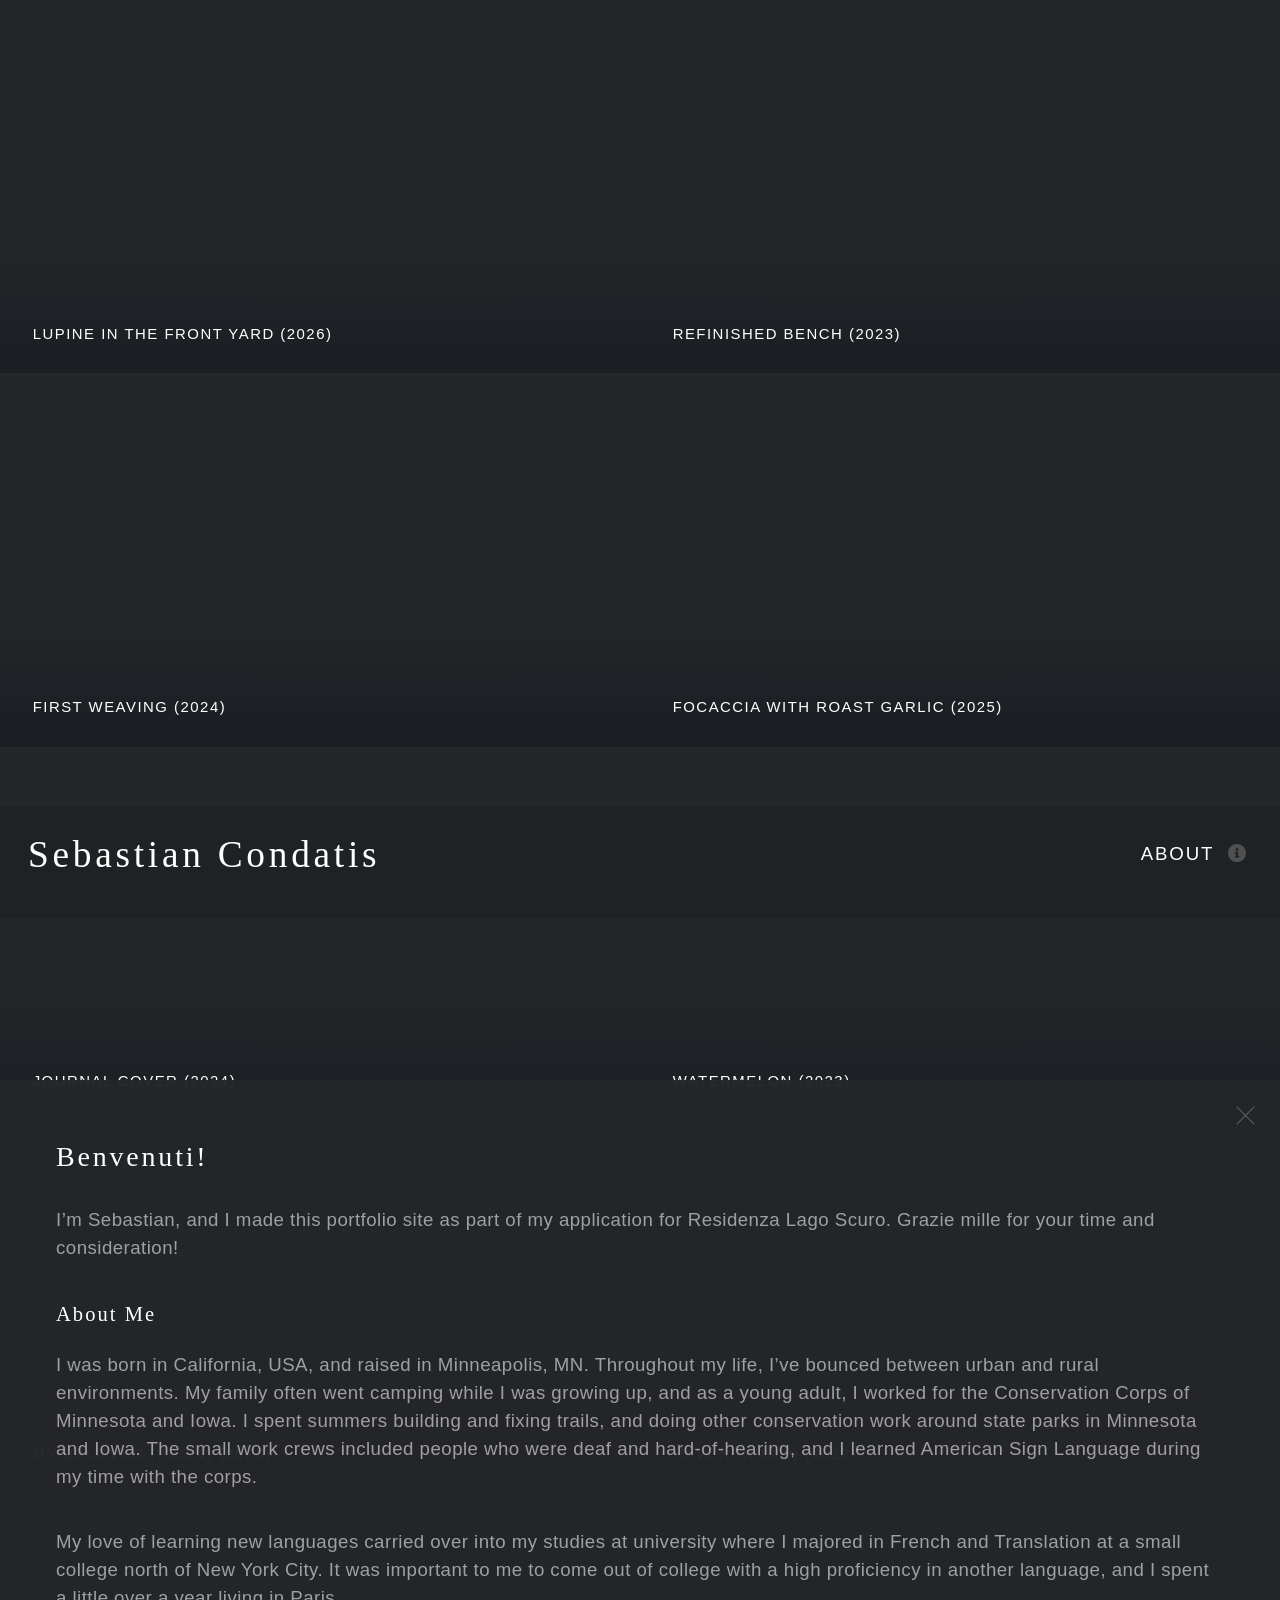
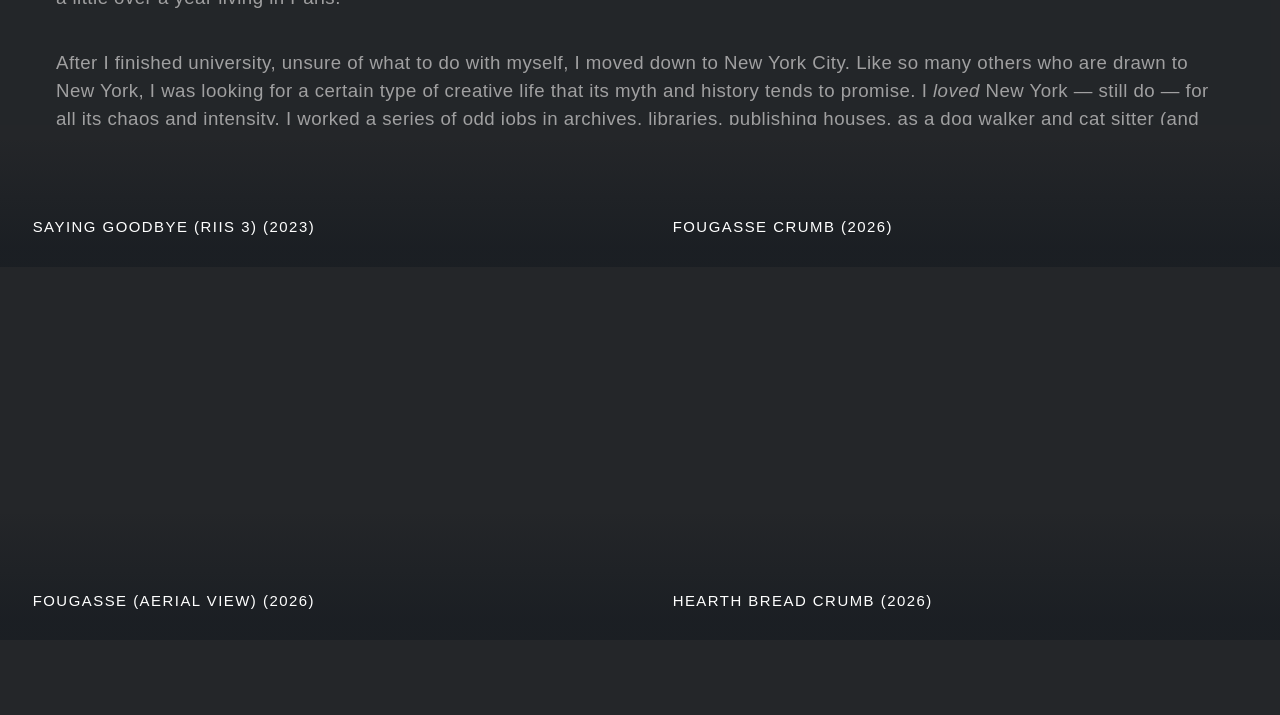
==== commit 3eb4a364: "update photo gallery" ====
--- a/index.html
+++ b/index.html
@@ -33,61 +33,67 @@
 
 				<!-- Main -->
 					<div id="main">
-					<article class="thumb">
-							<a class="image" href="images/fulls/01.jpg" <img src="images/thumbs/01.jpg" alt="" /></a>
+							<article class="thumb">
+							<a class="image" href="images/fulls/lupine_in_the_front_yard.jpeg"><img src="images/fulls/lupine_in_the_front_yard.jpeg" alt="" /></a>
+							<h2>Lupine in the front yard (2026)</h2>
+							<p>Digital photo, 24"x16"</p>
+						</article>
+						<article class="thumb">
+							<a class="image" href="images/fulls/refinished_bench_2023.jpeg"><img src="images/fulls/refinished_bench_2023.jpeg" alt="" /></a>
+							<h2>Refinished bench (2023)</h2>
+							<p>Salvaged solid wood bench (species unknown)</p>
+						</article>
+						<article class="thumb">
+							<a class="image" href="images/fulls/first_weaving.jpeg"><img src="images/fulls/first_weaving.jpeg" alt="" /></a>
+							<h2>First Weaving (2024)</h2>
+							<p>Mercerized cotton</p>
+						</article>
+						<article class="thumb">
+							<a class="image" href="images/fulls/close_up_focaccia.jpg"><img src="images/fulls/close_up_focaccia.jpg" alt="" /></a>
 							<h2>Focaccia with roast garlic (2025)</h2>
 							<p>Homemade bread</p>
 						</article>
 						<article class="thumb">
-							<a class="image" href="images/fulls/02.jpg"><img src="images/thumbs/02.jpg" alt="" /></a>
+							<a class="image" href="images/fulls/journal_cover.jpeg"><img src="images/fulls/journal_cover.jpeg" alt="" /></a>
+							<h2>Journal Cover (2024)</h2>
+							<p>Leather with waxed thread</p>
+						</article>
+						<article class="thumb">
+							<a class="image" href="images/fulls/watermelon.jpeg" data-position="top center"><img src="images/fulls/watermelon.jpeg" alt="" /></a>
+							<h2>Watermelon (2023)</h2>
+							<p>Acrylic, cotton and wool</p>
+						</article>
+						<article class="thumb">
+							<a class="image" href="images/fulls/my_beloved.jpeg"><img src="images/fulls/my_beloved.jpeg" alt="" /></a>
 							<h2>My Beloved (Riis 1) (2023)</h2>
 							<p>Digital photo, 24"x16"</p>
 						</article>
 						<article class="thumb">
-							<a class="image" href="images/fulls/03.jpg" data-position="top center"><img src="images/thumbs/03.jpg" alt="" /></a>
+							<a class="image" href="images/fulls/haven.jpeg" data-position="top center"><img src="images/fulls/haven.jpeg" alt="" /></a>
 							<h2>Haven (Riis 2) (2022)</h2>
 							<p>Digital photo, 24"x16"</p>
 						</article>
 						<article class="thumb">
-							<a class="image" href="images/fulls/04.jpg"><img src="images/thumbs/04.jpg" alt="" /></a>
-							<h2>Journal Cover (2024)</h2>
-							<p>Leather with waxed thread</p>
-						</article>
-						<article class="thumb">
-							<a class="image" href="images/fulls/05.jpg" data-position="top center"><img src="images/thumbs/05.jpg" alt="" /></a>
-							<h2>Watermelon (2023)</h2>
-							<p>Acrylic, cotton and wool</p>
-						</article>
-						<article class="thumb">
-							<a class="image" href="images/fulls/06.jpg"><img src="images/thumbs/06.jpg" alt="" /></a>
-							<h2>First Weaving (2024)</h2>
-							<p>Mercerized cotton</p>
-						</article>
-						<article class="thumb">
-							<a class="image" href="images/fulls/07.jpg"><img src="images/thumbs/07.jpg" alt="" /></a>
-							<h2>Lupine in the front yard (2026)</h2>
+							<a class="image" href="images/fulls/saying_goodbye.jpeg" data-position="top center"><img src="images/fulls/saying_goodbye.jpeg" alt="" /></a>
+							<h2>Saying Goodbye (Riis 3) (2023)</h2>
 							<p>Digital photo, 24"x16"</p>
 						</article>
 						<article class="thumb">
-							<a class="image" href="images/fulls/08.jpg"><img src="images/thumbs/08.jpg" alt="" /></a>
-							<h2>Refinished bench (2023)</h2>
-							<p>Salvaged solid wood bench (species unknown)</p>
-						</article>
-						<article class="thumb">
-							<a class="image" href="images/fulls/09.jpg"><img src="images/thumbs/09.jpg" alt="" /></a>
+							<a class="image" href="images/fulls/fougasse_crumb.jpeg"><img src="images/fulls/fougasse_crumb.jpeg" alt="" /></a>
 							<h2>Fougasse crumb (2026)</h2>
 							<p>Homemade bread</p>
 						</article>
 						<article class="thumb">
-							<a class="image" href="images/fulls/10.jpg"><img src="images/thumbs/10.jpg" alt="" /></a>
+							<a class="image" href="images/fulls/fougasse_aerial.jpeg"><img src="images/fulls/fougasse_aerial.jpeg" alt="" /></a>
 							<h2>Fougasse (aerial view) (2026)</h2>
 							<p>Homemade bread</p>
 						</article>
 						<article class="thumb">
-							<a class="image" href="images/fulls/11.jpg"><img src="images/thumbs/11.jpg" alt="" /></a>
-							<h2>Hearth bread (2026)</h2>
+							<a class="image" href="images/fulls/hearth_bread_crumb.jpeg"><img src="images/fulls/hearth_bread_crumb.jpeg" alt="" /></a>
+							<h2>Hearth bread crumb (2026)</h2>
 							<p>Homemade bread</p>
 						</article>
+						<!--
 						<article class="thumb">
 							<a class="image" href="images/fulls/12.jpg"><img src="images/thumbs/12.jpg" alt="" /></a>
 							<h2>Matchy matchy (2022)</h2>
@@ -103,6 +109,7 @@
 							<h2>Face Shopping: Five days after purchase (2026)</h2>
 							<p>Digital photo</p>
 						</article>
+						-->
 					</div>
 
 				<!-- Footer -->
@@ -116,7 +123,7 @@
 									<p>My love of learning new languages carried over into my studies at university where I majored in French and Translation at a small college north of New York City. It was important to me to come out of college with a high proficiency in another language, and I spent a little over a year living in Paris.</p>
 									<p>After I finished university, unsure of what to do with myself, I moved down to New York City. Like so many others who are drawn to New York, I was looking for a certain type of creative life that its myth and history tends to promise. I <i>loved</i> New York &mdash; still do &mdash; for all its chaos and intensity. I worked a series of odd jobs in archives, libraries, publishing houses, as a dog walker and cat sitter (and many more) before getting trained as a software engineer. The kind of creative life I had imagined in New York exists for some people, surely, but it was not a reality that I could make mine while I was working a full-time job. Towards the end of my time in New York, I felt like I was accumulating art supplies I was too exhausted to use. Neither my partner nor I had ever imagined leaving the city, but a few years after the pandemic hit, we decided to move away for more space, more trees, more fresh air.</p>
 									<p>Now, I live and work in Florence, MA, USA, a small town about 2 hours west of Boston. I live with my partner, and our dog and two cats. It's a good life, one that's allowed me to reconnect with my natural surroundings and make more art. I still do my best to keep up with my French, and nowadays I have good reading comprehension in Spanish and Italian, too, though my speaking skills are always something I'm working on. What I lack in vocabulary, I usually make up for in enthusiasm and gesticulation :)</p>
-									<p>Thanks to everyone at Lago Scuro for taking the time to read my application and review my work! Feel free to <a href="mailto:camera.absurda@proton.me">email me</a> if you have any further questions. Ciao!</p>
+									<p>Thanks to everyone at Lago Scuro for taking the time to read my application and review my work!</p>
 								  <p class="copyright">
 									&copy; Sebastian Condatis 2026<br>Design: <a href="http://html5up.net">HTML5 UP</a>.
 								  </p>
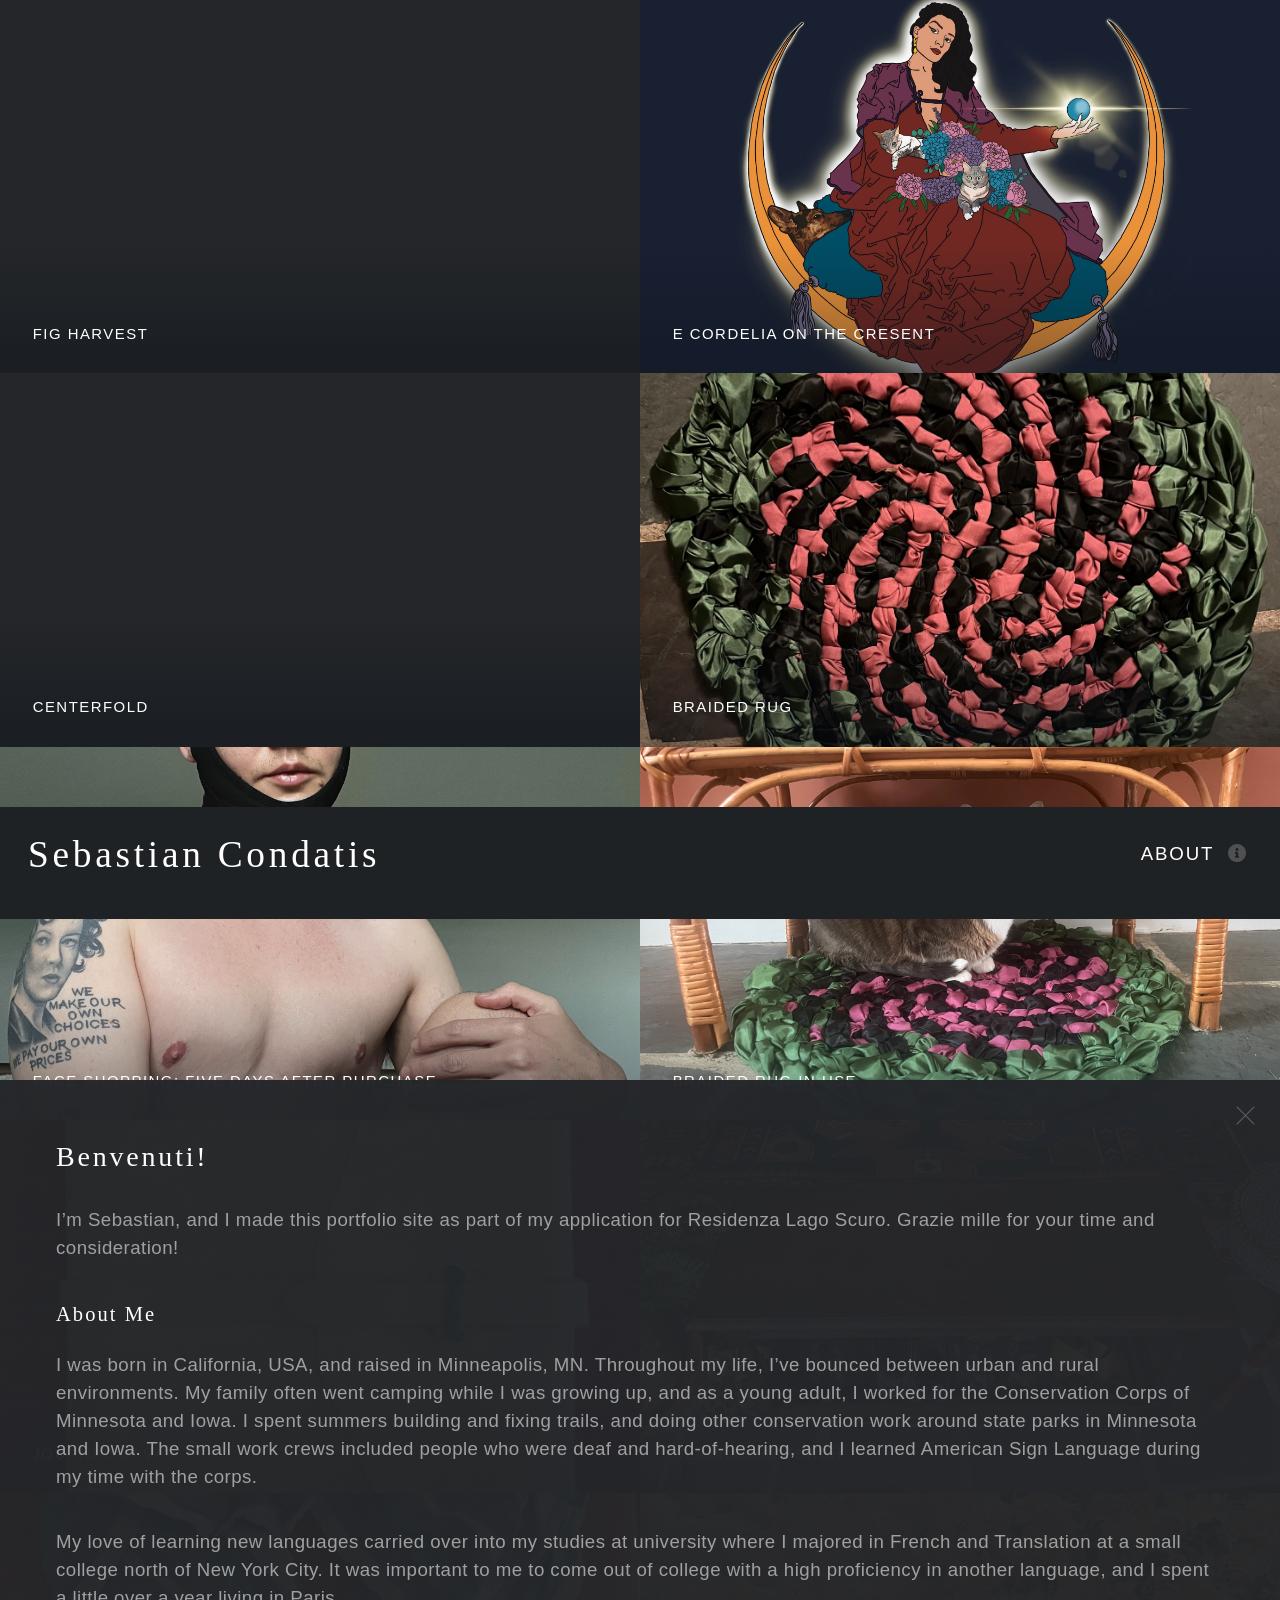
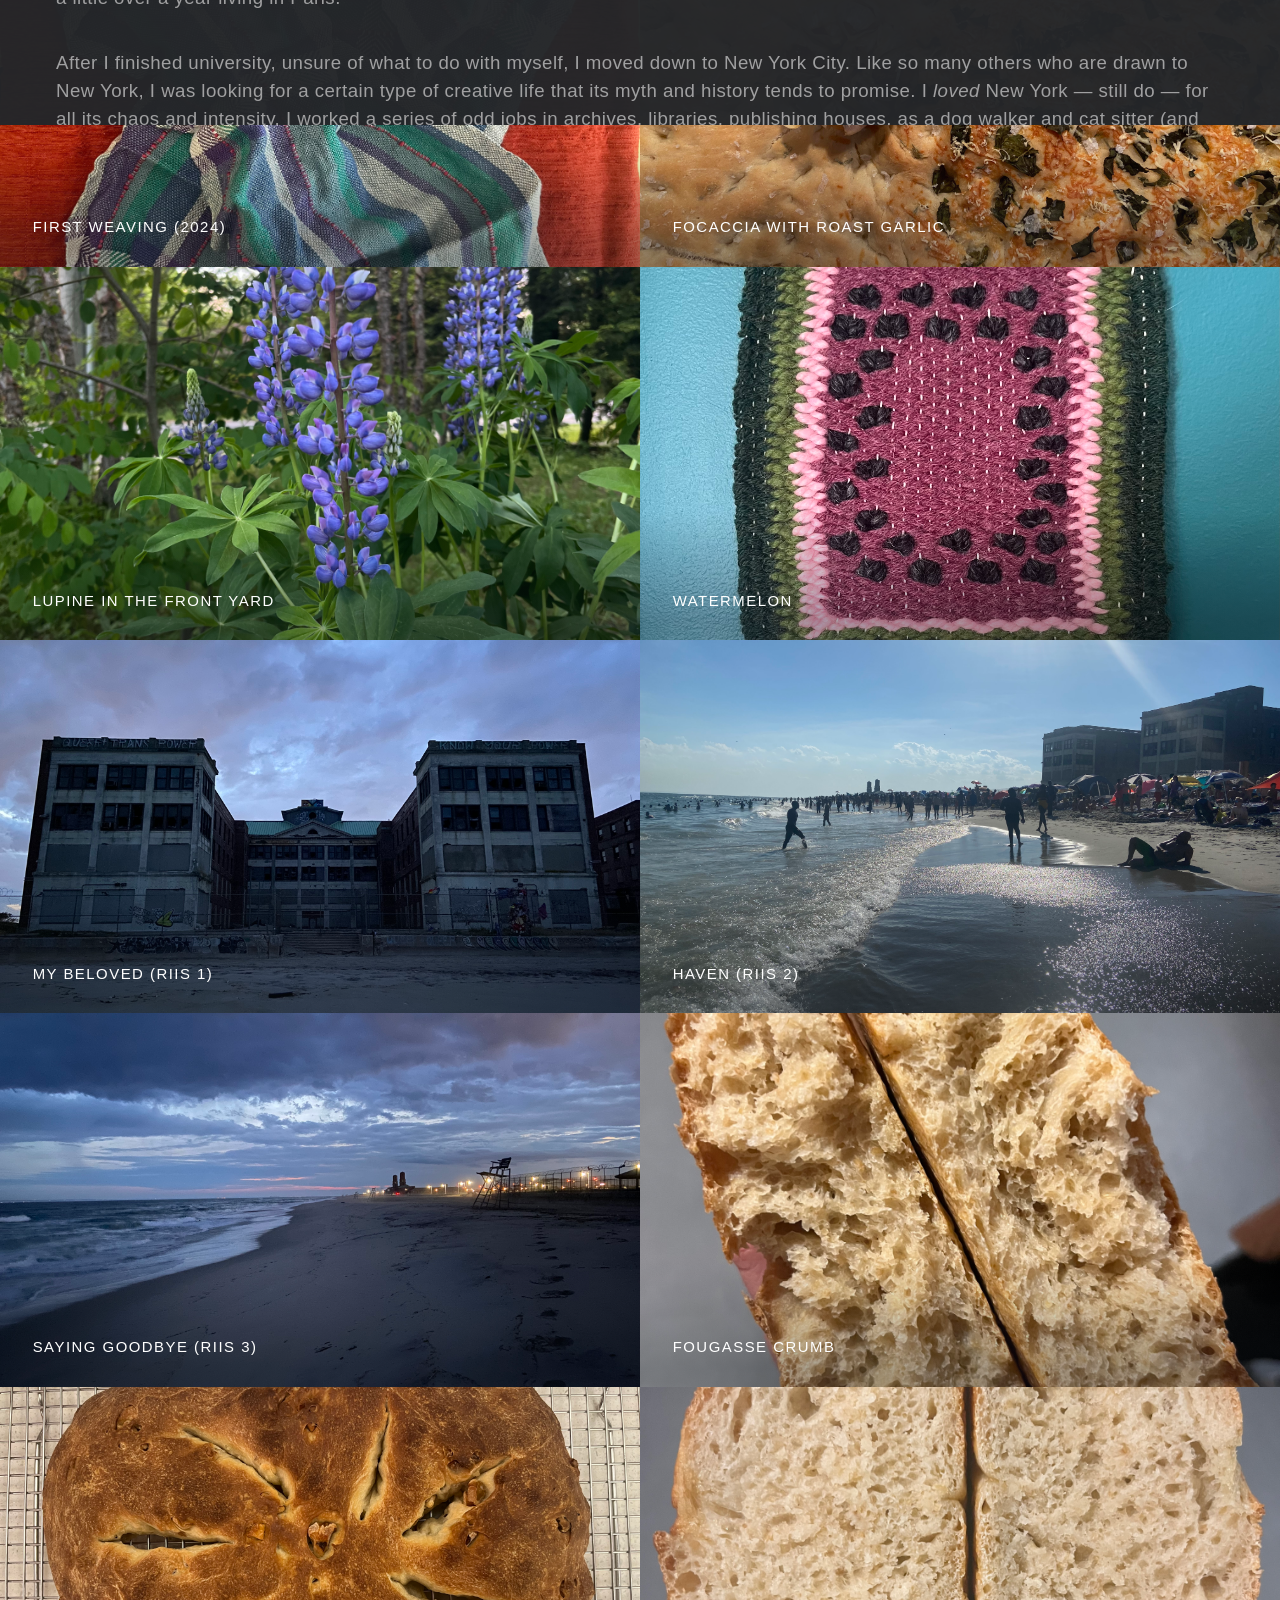
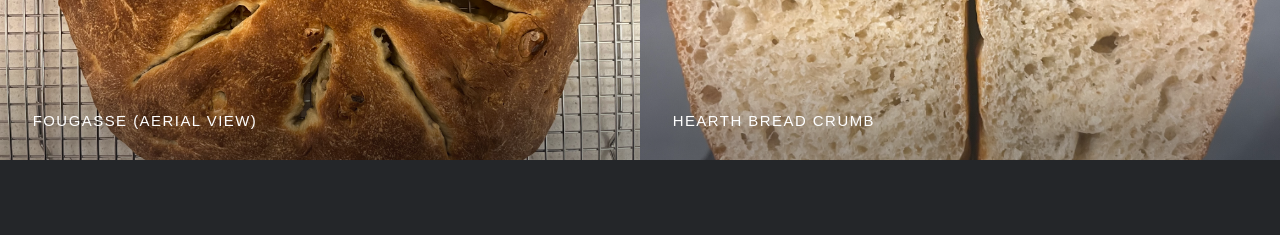
==== commit e095ef23: "update gallery layout" ====
--- a/index.html
+++ b/index.html
@@ -33,15 +33,45 @@
 
 				<!-- Main -->
 					<div id="main">
-							<article class="thumb">
-							<a class="image" href="images/fulls/lupine_in_the_front_yard.jpeg"><img src="images/fulls/lupine_in_the_front_yard.jpeg" alt="" /></a>
-							<h2>Lupine in the front yard (2026)</h2>
-							<p>Digital photo, 24"x16"</p>
+					<article class="thumb">
+							<a class="image" href="images/fulls/fig_harvest.jpg"><img src="images/thumbs/fig_thumb.jpg" alt="" /></a>
+							<h2>Fig Harvest</h2>
+							<p>Excerpt from zine "My Gay Hands Holding Things" (WIP 2026)</p>
+						</article>
+						<article class="thumb">
+							<a class="image" href="images/fulls/ecordelia_on_the_crescent.JPG"><img src="images/fulls/ecordelia_on_the_crescent.JPG" alt="" /></a>
+							<h2>E Cordelia on the Cresent</h2>
+							<p>Drawing with digital color (WIP 2026)</p>
+						</article>
+						<article class="thumb">
+							<a class="image" href="images/fulls/centerfold.JPG"><img src="images/thumbs/centerfold_thumb.jpg" alt="" /></a>
+							<h2>Centerfold</h2>
+							<p>Excerpt from zine "My Gay Hands Holding Things" (WIP 2026)</p>
+						</article>
+											<article class="thumb">
+							<a class="image" href="images/fulls/braided_rug.jpeg"><img src="images/fulls/braided_rug.jpeg" alt="" /></a>
+							<h2>Braided rug</h2>
+							<p>Recycled fabric (2025)</p>
+						</article>
+												<article class="thumb">
+							<a class="image" href="images/fulls/face_shopping.JPG"><img src="images/fulls/face_shopping.JPG" alt="" /></a>
+							<h2>Face Shopping: Five days after purchase</h2>
+							<p>Digital photo (2026)</p>
+						</article>
+											<article class="thumb">
+							<a class="image" href="images/fulls/braided_rug_in_use.jpeg"><img src="images/fulls/braided_rug_in_use.jpeg" alt="" /></a>
+							<h2>Braided rug in use</h2>
+							<p>Recycled fabric Stella enjoys (2025)</p>
+						</article>
+						<article class="thumb">
+							<a class="image" href="images/fulls/journal_cover.jpeg"><img src="images/fulls/journal_cover.jpeg" alt="" /></a>
+							<h2>Journal Cover</h2>
+							<p>Leather with waxed thread (2024)</p>
 						</article>
 						<article class="thumb">
 							<a class="image" href="images/fulls/refinished_bench_2023.jpeg"><img src="images/fulls/refinished_bench_2023.jpeg" alt="" /></a>
-							<h2>Refinished bench (2023)</h2>
-							<p>Salvaged solid wood bench (species unknown)</p>
+							<h2>Refinished bench</h2>
+							<p>Salvaged solid wood bench (species unknown, 2023)</p>
 						</article>
 						<article class="thumb">
 							<a class="image" href="images/fulls/first_weaving.jpeg"><img src="images/fulls/first_weaving.jpeg" alt="" /></a>
@@ -50,66 +80,49 @@
 						</article>
 						<article class="thumb">
 							<a class="image" href="images/fulls/close_up_focaccia.jpg"><img src="images/fulls/close_up_focaccia.jpg" alt="" /></a>
-							<h2>Focaccia with roast garlic (2025)</h2>
-							<p>Homemade bread</p>
+							<h2>Focaccia with roast garlic</h2>
+							<p>Homemade bread (2025)</p>
 						</article>
-						<article class="thumb">
-							<a class="image" href="images/fulls/journal_cover.jpeg"><img src="images/fulls/journal_cover.jpeg" alt="" /></a>
-							<h2>Journal Cover (2024)</h2>
-							<p>Leather with waxed thread</p>
+									<article class="thumb">
+							<a class="image" href="images/fulls/lupine_in_the_front_yard.jpeg"><img src="images/fulls/lupine_in_the_front_yard.jpeg" alt="" /></a>
+							<h2>Lupine in the front yard</h2>
+							<p>Digital photo, 24"x16" (2026)</p>
 						</article>
 						<article class="thumb">
 							<a class="image" href="images/fulls/watermelon.jpeg" data-position="top center"><img src="images/fulls/watermelon.jpeg" alt="" /></a>
-							<h2>Watermelon (2023)</h2>
-							<p>Acrylic, cotton and wool</p>
+							<h2>Watermelon</h2>
+							<p>Acrylic, cotton and wool (2023)</p>
 						</article>
 						<article class="thumb">
 							<a class="image" href="images/fulls/my_beloved.jpeg"><img src="images/fulls/my_beloved.jpeg" alt="" /></a>
-							<h2>My Beloved (Riis 1) (2023)</h2>
-							<p>Digital photo, 24"x16"</p>
+							<h2>My Beloved (Riis 1)</h2>
+							<p>Digital photo, 24"x16" (2023)</p>
 						</article>
 						<article class="thumb">
 							<a class="image" href="images/fulls/haven.jpeg" data-position="top center"><img src="images/fulls/haven.jpeg" alt="" /></a>
-							<h2>Haven (Riis 2) (2022)</h2>
-							<p>Digital photo, 24"x16"</p>
+							<h2>Haven (Riis 2)</h2>
+							<p>Digital photo, 24"x16" (2022)</p>
 						</article>
 						<article class="thumb">
 							<a class="image" href="images/fulls/saying_goodbye.jpeg" data-position="top center"><img src="images/fulls/saying_goodbye.jpeg" alt="" /></a>
-							<h2>Saying Goodbye (Riis 3) (2023)</h2>
-							<p>Digital photo, 24"x16"</p>
+							<h2>Saying Goodbye (Riis 3)</h2>
+							<p>Digital photo, 24"x16" (2023)</p>
 						</article>
 						<article class="thumb">
 							<a class="image" href="images/fulls/fougasse_crumb.jpeg"><img src="images/fulls/fougasse_crumb.jpeg" alt="" /></a>
-							<h2>Fougasse crumb (2026)</h2>
-							<p>Homemade bread</p>
+							<h2>Fougasse crumb</h2>
+							<p>Homemade bread (2026)</p>
 						</article>
 						<article class="thumb">
 							<a class="image" href="images/fulls/fougasse_aerial.jpeg"><img src="images/fulls/fougasse_aerial.jpeg" alt="" /></a>
-							<h2>Fougasse (aerial view) (2026)</h2>
-							<p>Homemade bread</p>
+							<h2>Fougasse (aerial view)</h2>
+							<p>Homemade bread (2026)</p>
 						</article>
 						<article class="thumb">
 							<a class="image" href="images/fulls/hearth_bread_crumb.jpeg"><img src="images/fulls/hearth_bread_crumb.jpeg" alt="" /></a>
-							<h2>Hearth bread crumb (2026)</h2>
-							<p>Homemade bread</p>
+							<h2>Hearth bread crumb</h2>
+							<p>Homemade bread (2026)</p>
 						</article>
-						<!--
-						<article class="thumb">
-							<a class="image" href="images/fulls/12.jpg"><img src="images/thumbs/12.jpg" alt="" /></a>
-							<h2>Matchy matchy (2022)</h2>
-							<p>Beach outfit in cotton</p>
-						</article>
-						<article class="thumb">
-							<a class="image" href="images/fulls/12.jpg"><img src="images/thumbs/12.jpg" alt="" /></a>
-							<h2>E Cordelia on the Crescent (WIP)</h2>
-							<p>Digital Drawing</p>
-						</article>
-						<article class="thumb">
-							<a class="image" href="images/fulls/12.jpg"><img src="images/thumbs/12.jpg" alt="" /></a>
-							<h2>Face Shopping: Five days after purchase (2026)</h2>
-							<p>Digital photo</p>
-						</article>
-						-->
 					</div>
 
 				<!-- Footer -->
